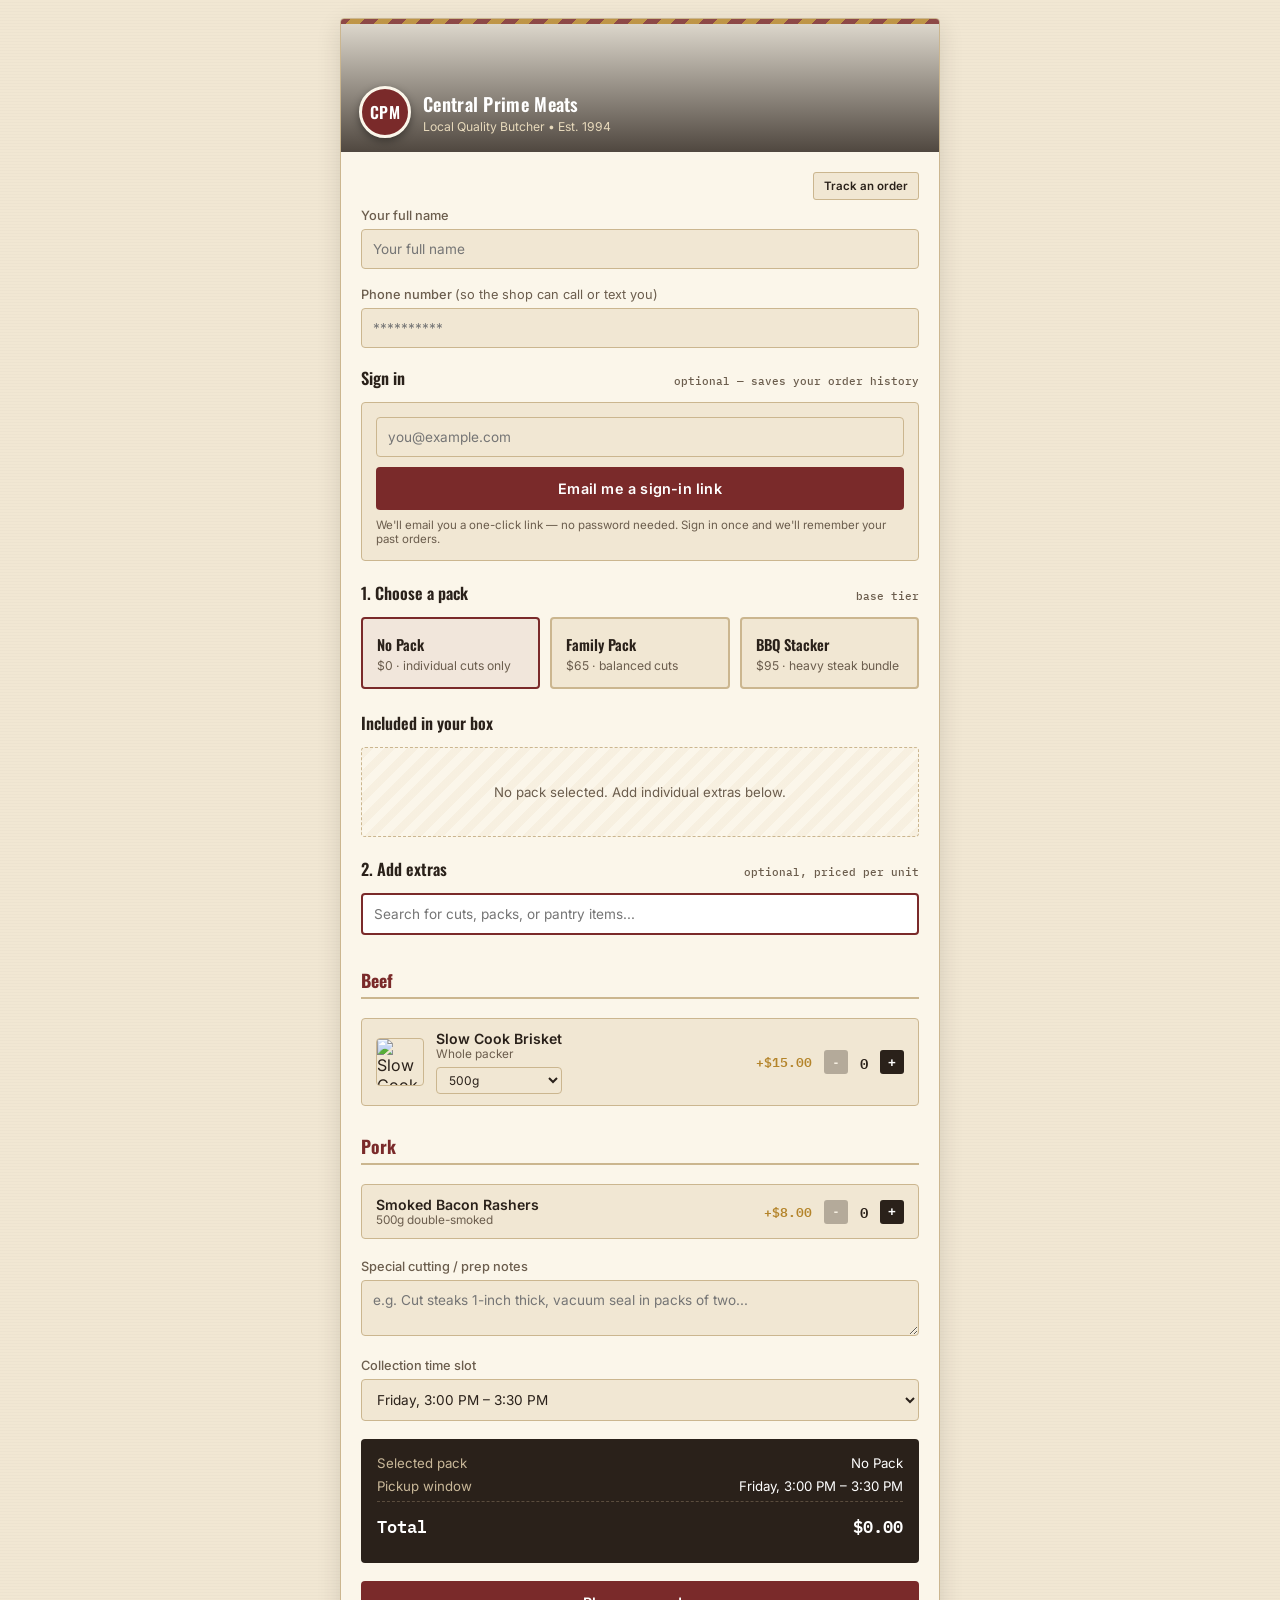
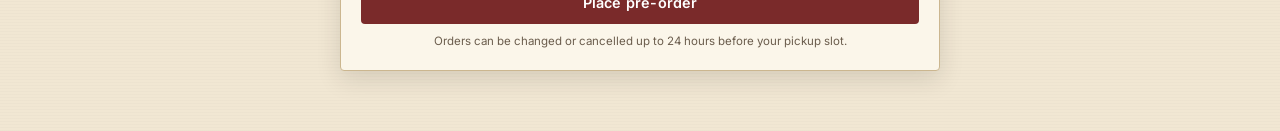
==== index.html @ da2f3f8c "Implement live search for addon items Added a live search feature for extras in the addon item list." ====
<!DOCTYPE html>
<html lang="en">
<head>
<meta charset="UTF-8">
<meta name="viewport" content="width=device-width, initial-scale=1.0">
<title>Central Prime Meats — Pre-Order</title>
<meta name="description" content="Order custom cuts and pre-packed boxes for pickup, straight from your local butcher.">
<link rel="icon" href="data:image/svg+xml,<svg xmlns=%22http://www.w3.org/2000/svg%22 viewBox=%220 0 100 100%22><text y=%22.9em%22 font-size=%2290%22>🥩</text></svg>">
<link rel="preconnect" href="https://fonts.googleapis.com">
<link href="https://fonts.googleapis.com/css2?family=Oswald:wght@500;600;700&family=Inter:wght@400;500;600&family=IBM+Plex+Mono:wght@500;600&display=swap" rel="stylesheet">
<script src="https://cdn.jsdelivr.net/npm/@supabase/supabase-js@2"></script>
<style>
  :root{
    --paper:#F1E7D3; --paper-dim:#E7D9BB; --card:#FBF6EA; --ink:#2A211A; --ink-soft:#6B5D4D;
    --oxblood:#7A2A2A; --oxblood-bright:#9C3A3A; --mustard:#B4842A; --sage:#54724F; --line:#CBB68F; --danger:#A83232;
  }
  *{box-sizing:border-box;margin:0;padding:0;}
  body{
    font-family:'Inter',sans-serif;
    background:repeating-linear-gradient(0deg, rgba(0,0,0,0.015) 0px, rgba(0,0,0,0.015) 1px, transparent 1px, transparent 3px), var(--paper);
    color:var(--ink); min-height:100vh; display:flex; flex-direction:column; align-items:center; padding:18px 14px 40px;
  }
  .container{width:100%; max-width:600px; background:var(--card); border-radius:4px; border:1px solid var(--line); overflow:hidden; box-shadow:0 8px 24px rgba(42,33,26,0.14); margin-bottom:20px; position:relative;}
  .container::before{content:""; position:absolute; top:0; left:0; right:0; height:5px; background:repeating-linear-gradient(-45deg, var(--oxblood) 0 10px, var(--mustard) 10px 20px); opacity:0.85;}
  .banner{position:relative; height:128px; margin-top:5px; background:linear-gradient(rgba(42,33,26,0.15), rgba(42,33,26,0.82)), url('https://images.unsplash.com/photo-1607623814075-e51df1bdc82f?auto=format&fit=crop&w=800&q=80') center/cover; display:flex; align-items:flex-end; padding:14px 18px;}
  .profile-area{display:flex; align-items:center; gap:12px;}
  .logo{width:52px; height:52px; border-radius:50%; background:var(--oxblood); border:3px solid var(--card); display:flex; align-items:center; justify-content:center; font-family:'Oswald',sans-serif; font-weight:600; letter-spacing:0.5px; color:#fff; font-size:1rem; box-shadow:0 3px 8px rgba(0,0,0,0.4);}
  .details h1{font-family:'Oswald',sans-serif; font-size:1.15rem; font-weight:600; color:#fff; letter-spacing:0.3px;}
  .details p{font-size:0.76rem; color:#E7D9BB; margin-top:2px;}
  .step{padding:22px 20px;}
  .section-title{font-family:'Oswald',sans-serif; font-size:1.02rem; font-weight:600; margin-bottom:12px; color:var(--ink); display:flex; justify-content:space-between; align-items:baseline;}
  .section-title small{font-family:'IBM Plex Mono',monospace; font-size:0.68rem; color:var(--ink-soft); font-weight:500;}
  .grid-options{display:grid; grid-template-columns: repeat(auto-fit, minmax(140px, 1fr)); gap:10px; margin-bottom:22px;}
  .card-option{background:var(--paper); border:2px solid var(--line); border-radius:4px; padding:14px; cursor:pointer; text-align:left; transition:border-color .15s;}
  .card-option:hover{border-color:var(--oxblood-bright);}
  .card-option.selected{border-color:var(--oxblood); background:rgba(122, 42, 42, 0.08);}
  .card-option h3{font-family:'Oswald',sans-serif; font-size:0.92rem; font-weight:600;}
  .card-option p{font-size:0.76rem; color:var(--ink-soft); margin-top:3px;}
  .included-list{border:1px dashed var(--line); border-radius:4px; padding:10px 14px; margin-bottom:20px; background:repeating-linear-gradient(135deg, rgba(180,132,42,0.05) 0 8px, transparent 8px 16px);}
  .included-row{display:flex; justify-content:space-between; font-size:0.83rem; padding:5px 0; border-bottom:1px dashed var(--line);}
  .included-row:last-child{border-bottom:none;}
  .included-row span:last-child{font-family:'IBM Plex Mono',monospace; color:var(--sage); font-size:0.76rem;}
  .item-list{display:flex; flex-direction:column; gap:9px; margin-bottom:20px;}
  .item-row{display:flex; justify-content:space-between; align-items:center; background:var(--paper); padding:11px 14px; border-radius:4px; border:1px solid var(--line);}
  .item-row.out-of-stock{opacity:0.42; border-style:dashed;}
  
  .item-left { display:flex; align-items:center; gap:12px; transition: opacity 0.2s; border-radius: 4px; flex: 1; }
  .item-left:hover { opacity: 0.75; }
  .item-thumbnail { width:48px; height:48px; border-radius:4px; object-fit:cover; border:1px solid var(--line); flex-shrink:0; }
  .item-info h4{font-size:0.88rem; font-weight:600;}
  .item-info span{font-size:0.74rem; color:var(--ink-soft);}
  .item-right{display:flex; align-items:center; gap:12px; flex-shrink: 0;}
  .item-price{font-family:'IBM Plex Mono',monospace; font-size:0.8rem; color:var(--mustard); font-weight:600;}
  
  .counter-controls{display:flex; align-items:center; gap:9px;}
  .counter-btn{background:var(--ink); color:#fff; border:none; width:24px; height:24px; border-radius:3px; font-weight:600; cursor:pointer;}
  .counter-btn:hover{background:var(--oxblood);}
  .counter-btn:disabled{opacity:0.3; cursor:not-allowed;}
  .counter-value{font-family:'IBM Plex Mono',monospace; font-size:0.85rem; font-weight:600; min-width:14px; text-align:center;}
  .form-group{margin-bottom:18px;}
  .form-group label{display:block; font-size:0.8rem; color:var(--ink-soft); margin-bottom:6px; font-weight:500;}
  textarea,select,input[type=text]{width:100%; background:var(--paper); border:1px solid var(--line); border-radius:4px; padding:11px; color:var(--ink); font-size:0.85rem; font-family:'Inter',sans-serif; outline:none;}
  textarea:focus,select:focus,input:focus{border-color:var(--oxblood);}
  .slot-note{font-size:0.72rem; color:var(--ink-soft); margin-top:5px;}
  .summary-box{background:var(--ink); color:var(--paper); border-radius:4px; padding:16px; margin-bottom:18px;}
  .summary-row{display:flex; justify-content:space-between; margin-bottom:7px; font-size:0.83rem; color:#C9B899;}
  .summary-row.total{font-family:'IBM Plex Mono',monospace; font-weight:600; font-size:1.05rem; color:#fff; border-top:1px dashed #5A4C3D; padding-top:10px; margin-top:6px;}
  .btn-primary{display:block; width:100%; background:var(--oxblood); color:#fff; border:none; padding:13px; border-radius:4px; font-size:0.9rem; font-weight:600; cursor:pointer; font-family:'Inter',sans-serif; letter-spacing:0.2px;}
  .btn-primary:hover{background:var(--oxblood-bright);}
  .btn-primary:disabled{background:var(--ink-soft); cursor:not-allowed;}
  .btn-secondary{display:block; width:100%; background:transparent; color:var(--ink-soft); border:1px solid var(--line); padding:11px; border-radius:4px; font-size:0.82rem; font-weight:600; cursor:pointer; margin-top:9px;}
  .btn-secondary:hover{color:var(--ink); border-color:var(--ink-soft);}
  .btn-small{background:var(--paper); border:1px solid var(--line); color:var(--ink); font-size:0.72rem; font-weight:600; padding:6px 10px; border-radius:3px; cursor:pointer;}
  .btn-small:hover{border-color:var(--oxblood);}
  .success-screen{display:none; text-align:center; padding:44px 24px;}
  .stamp{display:inline-block; border:3px solid var(--sage); color:var(--sage); font-family:'Oswald',sans-serif; font-weight:700; font-size:0.95rem; padding:8px 18px; transform:rotate(-4deg); border-radius:4px; margin-bottom:16px; letter-spacing:1px;}
  .success-screen h2{font-family:'Oswald',sans-serif; font-size:1.25rem; margin-bottom:10px;}
  .success-screen p{color:var(--ink-soft); font-size:0.86rem; line-height:1.55;}
  .ticket-id{font-family:'IBM Plex Mono',monospace; font-size:0.78rem; color:var(--mustard); margin-top:10px;}
  .order-card{background:var(--card); border:1px solid var(--line); border-radius:4px; padding:13px; margin-bottom:11px;}
  .order-card-header{display:flex; justify-content:space-between; align-items:center; margin-bottom:7px; border-bottom:1px dashed var(--line); padding-bottom:6px;}
  .order-card-header h4{font-family:'IBM Plex Mono',monospace; font-size:0.85rem;}
  .status-pill{font-size:0.68rem; font-weight:700; padding:3px 8px; border-radius:10px; text-transform:uppercase; letter-spacing:0.3px;}
  .status-new{background:#e6f0d0; color:var(--oxblood);}
  .status-preparing{background:#F6EBD2; color:var(--mustard);}
  .status-ready{background:#E4EEE0; color:var(--sage);}
  .order-line{font-size:0.79rem; color:var(--ink-soft); margin-bottom:3px;}
  .empty-state{text-align:center; padding:26px 10px; color:var(--ink-soft); font-size:0.83rem;}
  .toast{position:fixed; bottom:18px; left:50%; transform:translateX(-50%); background:var(--ink); color:var(--paper); padding:10px 18px; border-radius:4px; font-size:0.82rem; opacity:0; pointer-events:none; transition:opacity .25s; z-index:50; max-width:90vw; text-align:center;}
  .toast.show{opacity:1;}
  .auth-box{background:var(--paper); border:1px solid var(--line); border-radius:4px; padding:14px;}

  /* --- MODAL CSS --- */
  .modal-overlay {
    position: fixed; top: 0; left: 0; right: 0; bottom: 0;
    background: rgba(20, 15, 10, 0.85); 
    display: flex; align-items: center; justify-content: center;
    z-index: 100; opacity: 0; pointer-events: none; transition: opacity 0.25s;
    padding: 16px;
  }
  .modal-overlay.show { opacity: 1; pointer-events: auto; }
  .modal-card {
    background: var(--card); width: 100%; max-width: 440px;
    border-radius: 6px; overflow: hidden; position: relative;
    border: 1px solid var(--line); box-shadow: 0 12px 40px rgba(0,0,0,0.6);
    transform: translateY(20px); transition: transform 0.25s;
  }
  .modal-overlay.show .modal-card { transform: translateY(0); }
  .modal-close {
    position: absolute; top: 12px; right: 12px;
    background: rgba(42, 33, 26, 0.7); color: #fff; border: none;
    width: 34px; height: 34px; border-radius: 50%; font-size: 1.4rem;
    cursor: pointer; display: flex; align-items: center; justify-content: center; z-index: 10;
    transition: background 0.15s;
  }
  .modal-close:hover { background: var(--oxblood); }
  .modal-img-container {
    height: 200px; background: var(--oxblood); display: flex;
    align-items: center; justify-content: center; position: relative;
    background-size: cover; background-position: center; border-bottom: 2px solid var(--line);
  }
  .modal-badge {
    position: absolute; top: 12px; left: 12px;
    background: var(--ink); color: var(--paper); font-size: 0.75rem;
    padding: 5px 12px; border-radius: 4px; font-weight: 600; letter-spacing: 0.5px;
    font-family: 'IBM Plex Mono', monospace;
  }
  .modal-body { padding: 24px; text-align: left; }
  .modal-title { font-family: 'Oswald', sans-serif; font-size: 1.6rem; color: var(--ink); margin-bottom: 4px; }
  .modal-price { font-family: 'IBM Plex Mono', monospace; color: var(--oxblood); font-weight: 700; font-size: 1.2rem; margin-bottom: 12px; }
  .modal-desc { font-size: 0.88rem; color: var(--ink-soft); line-height: 1.6; margin-bottom: 24px; }
  .modal-footer { display: flex; justify-content: flex-end; border-top: 1px dashed var(--line); padding-top: 16px; }
</style>
</head>
<body>

<div class="container">
  <div class="banner" id="banner-bg">
    <div class="profile-area">
      <div class="logo" id="header-logo">CPM</div>
      <div class="details">
        <h1 id="header-shop-name">Central Prime Meats</h1>
        <p id="header-shop-sub">Local Quality Butcher • Est. 1994</p>
      </div>
    </div>
  </div>

  <div id="customer-view" class="step">
    <div id="paused-banner" style="display:none; background:#fcf7c8; border:1px solid var(--oxblood); color:var(--oxblood); padding:12px 14px; border-radius:4px; font-size:0.82rem; margin-bottom:18px;">
      We're not taking online pre-orders right now — please call the shop directly.
    </div>

    <div style="text-align:right; margin-bottom:14px;">
      <span class="btn-small" style="cursor:pointer;" onclick="openTrackOrder()">Track an order</span>
    </div>

    <div class="form-group">
      <label for="customer-name">Your full name</label>
      <input type="text" id="customer-name" placeholder="Your full name" onblur="checkForRepeatOrder()">
    </div>

    <div class="form-group">
      <label for="customer-phone">Phone number <span style="font-weight:400;">(so the shop can call or text you)</span></label>
      <input type="text" id="customer-phone" placeholder="**********" inputmode="tel">
    </div>

    <div id="repeat-order-banner" style="display:none; background:#EAEFE7; border:1px solid var(--sage); color:var(--sage); padding:12px 14px; border-radius:4px; font-size:0.82rem; margin-bottom:18px;">
      <div id="repeat-order-text" style="margin-bottom:9px;"></div>
      <div style="display:flex; gap:8px;">
        <button class="btn-small" onclick="applyRepeatOrder()">Repeat this order</button>
        <button class="btn-small" onclick="dismissRepeatOrder()">No thanks</button>
      </div>
    </div>

    <div class="section-title">Sign in <small>optional — saves your order history</small></div>
    <div id="auth-signed-out" class="auth-box" style="margin-bottom:20px;">
      <div class="form-group" style="margin-bottom:10px;">
        <input type="text" id="auth-email-input" placeholder="you@example.com">
      </div>
      <button class="btn-primary" onclick="sendMagicLink()">Email me a sign-in link</button>
      <p style="font-size:0.72rem; color:var(--ink-soft); margin-top:8px;">We'll email you a one-click link — no password needed. Sign in once and we'll remember your past orders.</p>
    </div>
    <div id="auth-signed-in" class="auth-box" style="margin-bottom:20px; display:none;">
      <div style="display:flex; justify-content:space-between; align-items:center; margin-bottom:10px;">
        <span style="font-size:0.85rem;">Signed in as <strong id="auth-email-display"></strong></span>
        <button class="btn-small" onclick="signOut()">Sign out</button>
      </div>
      <div id="past-orders-list"></div>
    </div>

    <div class="section-title">1. Choose a pack <small>base tier</small></div>
    <div class="grid-options" style="grid-template-columns: repeat(auto-fit, minmax(140px, 1fr));">
      <div id="card-none" class="card-option selected" onclick="selectBoxSize('none')">
        <h3>No Pack</h3>
        <p>$0 · individual cuts only</p>
      </div>
      <div id="card-family" class="card-option" onclick="selectBoxSize('family')">
        <h3 id="card-family-name">Family Pack</h3>
        <p id="card-family-price">$65 · balanced cuts</p>
      </div>
      <div id="card-bbq" class="card-option" onclick="selectBoxSize('bbq')">
        <h3 id="card-bbq-name">BBQ Stacker</h3>
        <p id="card-bbq-price">$95 · heavy steak bundle</p>
      </div>
    </div>

    <div class="section-title">Included in your box</div>
    <div class="included-list" id="included-list"></div>

    <div class="section-title">2. Add extras <small>optional, priced per unit</small></div>
    <div class="form-group" style="margin-bottom: 14px;">
      <input type="text" id="extras-search-input" placeholder="Search for cuts, packs, or pantry items..." oninput="renderAddons()" style="background:#fff; border-color:var(--oxblood); border-width:2px;">
    </div>
    <div class="item-list" id="addon-item-list"></div>

    <div class="form-group">
      <label for="cutting-notes">Special cutting / prep notes</label>
      <textarea id="cutting-notes" rows="2" placeholder="e.g. Cut steaks 1-inch thick, vacuum seal in packs of two..."></textarea>
    </div>

    <div class="form-group">
      <label for="pickup-slot">Collection time slot</label>
      <select id="pickup-slot" onchange="updatePickupDisplay(this)"></select>
      <p class="slot-note" id="slot-note"></p>
    </div>

    <div class="summary-box">
      <div class="summary-row"><span>Selected pack</span><span id="summary-box-name" style="color:#fff;">No Pack</span></div>
      <div class="summary-row"><span>Pickup window</span><span id="summary-pickup" style="color:#fff;"></span></div>
      <div class="summary-row total"><span>Total</span><span id="summary-total">$0.00</span></div>
    </div>

    <button class="btn-primary" onclick="submitOrder()" id="submit-btn">Place pre-order</button>
    <p id="policy-text" style="font-size:0.72rem; color:var(--ink-soft); text-align:center; margin-top:10px;"></p>
  </div>

  <div id="success-screen" class="success-screen step">
    <div class="stamp">ORDER RECEIVED</div>
    <h2>Sent to the shop</h2>
    <p>Your custom pack, cutting notes and pickup slot are logged on the prep sheet.</p>
    <p class="ticket-id" id="ticket-id"></p>
    <button class="btn-primary" style="margin-top:22px;" onclick="resetApp()">Build another pack</button>
  </div>

  <div id="track-view" class="step" style="display:none;">
    <div class="section-title">Track your order</div>
    <div class="form-group">
      <label for="track-order-id">Order number</label>
      <input type="text" id="track-order-id" placeholder="e.g. 4821" inputmode="numeric">
    </div>
    <button class="btn-primary" onclick="trackOrder()">Look up order</button>
    <div id="track-result" style="margin-top:16px;"></div>
    <button class="btn-secondary" onclick="closeTrackOrder()">Back to shop</button>
  </div>

  <div id="shop-footer" style="padding:16px 20px; border-top:1px dashed var(--line); font-size:0.75rem; color:var(--ink-soft); text-align:center; display:none;"></div>
</div>

<div class="toast" id="toast"></div>

<!-- MODAL HTML OVERLAY -->
<div id="item-modal" class="modal-overlay" onclick="closeItemModal(event)">
  <div class="modal-card" onclick="event.stopPropagation()">
    <button class="modal-close" onclick="closeItemModal(event)">&times;</button>
    
    <div id="modal-img-container" class="modal-img-container">
      <span id="modal-category-badge" class="modal-badge">Category</span>
    </div>

    <div class="modal-body">
      <h2 id="modal-title" class="modal-title">Item Name</h2>
      <p id="modal-price" class="modal-price">$0.00</p>
      <p id="modal-description" class="modal-desc">Detailed description goes here...</p>
      <div class="modal-footer">
        <button class="btn-primary" style="width: auto; padding: 10px 32px;" onclick="closeItemModal(event)">Done</button>
      </div>
    </div>
  </div>
</div>

<script>
const STORAGE_KEY_CONFIG = 'shop-config';
const STORAGE_KEY_ORDERS = 'orders';

const SUPABASE_URL = 'https://dkuizdsxsqziaxhuasto.supabase.co';
const SUPABASE_ANON_KEY = 'sb_publishable_98nU1oGfgwqpLS_ON80TvA_fsZFcx-H';
const SHOP_ID = 'default';

let sb = null;
if (SUPABASE_URL !== 'YOUR_SUPABASE_URL' && SUPABASE_ANON_KEY !== 'YOUR_SUPABASE_ANON_KEY') {
  try { sb = window.supabase.createClient(SUPABASE_URL, SUPABASE_ANON_KEY); } catch (e) { sb = null; }
}
const hasStorage = !!sb;

async function dbGet(key) {
  const { data, error } = await sb.from('app_data').select('value').eq('shop_id', SHOP_ID).eq('key', key).maybeSingle();
  if (error) throw error;
  return data ? data.value : null;
}
async function dbSet(key, value) {
  const { error } = await sb.from('app_data').upsert(
    { shop_id: SHOP_ID, key, value, updated_at: new Date().toISOString() },
    { onConflict: 'shop_id,key' }
  );
  if (error) throw error;
}

let shopProfile = {
  name: "Central Prime Meats", logoText: "CPM", subtitle: "Local Quality Butcher • Est. 1994",
  bannerUrl: "https://images.unsplash.com/photo-1607623814075-e51df1bdc82f?auto=format&fit=crop&w=800&q=80",
  address: "", phone: "", hours: "",
  policyText: "Orders can be changed or cancelled up to 24 hours before your pickup slot.",
  ordersPaused: false,
  theme: {
    oxblood: "#7A2A2A", oxbloodBright: "#9C3A3A",
    paper: "#F1E7D3", card: "#FBF6EA",
    ink: "#2A211A", mustard: "#B4842A", sage: "#54724F"
  }
};

let boxOptions = {
  family: { price: 65, name: "Family Pack", tagline: "balanced cuts", included: [
    { name: "Ribeye Fillet", qty: 1, note: "2x thick-cut steaks (~500g)" },
    { name: "Premium Sausages", qty: 1, note: "1kg butcher's choice thick beef" }
  ]}
};

let addonsCatalog = [
  { id: 'brisket', category: 'Beef', name: 'Slow Cook Brisket', desc: 'Whole packer', price: 15, options: [{label: '500g', price: 15}, {label: '1kg Bulk', price: 28}], count: 0, inStock: true, maxCount: 5, imageUrl: 'https://images.unsplash.com/photo-1551028150-64b9f398f678?w=100' },
  { id: 'bacon', category: 'Pork', name: 'Smoked Bacon Rashers', desc: '500g double-smoked', price: 8, options: null, count: 0, inStock: true, maxCount: 5 }
];

let pickupSlots = [
  { id: 'fri1', label: 'Friday, 3:00 PM – 3:30 PM', capacity: 6, booked: 0 }
];

let ordersQueue = [];
let currentBoxType = 'none';
let lastFoundOrder = null;
let currentUserEmail = null;

// --- MODAL & OPTION FUNCTIONS ---
function escapeHtml(str) {
  if (!str) return '';
  return str.replace(/'/g, "\\'").replace(/"/g, '&quot;');
}

function openItemModal(name, desc, price, category, imageUrl) {
  document.getElementById('modal-title').innerText = name;
  document.getElementById('modal-description').innerText = desc || 'No detailed description available.';
  document.getElementById('modal-price').innerText = '$' + Number(price).toFixed(2);
  document.getElementById('modal-category-badge').innerText = category || 'General';
  
  const imgContainer = document.getElementById('modal-img-container');
  if (imageUrl && imageUrl !== 'undefined') {
    imgContainer.style.backgroundImage = `url('${imageUrl}')`;
  } else {
    imgContainer.style.backgroundImage = 'none';
    imgContainer.style.backgroundColor = 'var(--oxblood)';
  }
  document.getElementById('item-modal').classList.add('show');
}

function closeItemModal(e) {
  if (e) e.stopPropagation();
  document.getElementById('item-modal').classList.remove('show');
}

// Triggered when a customer changes the weight dropdown
function updateItemVariant(itemId, selectEl) {
  const item = addonsCatalog.find(i => i.id === itemId);
  if (!item) return;
  item.selectedOptionIndex = parseInt(selectEl.value, 10);
  
  // Instantly update the price display without re-rendering the whole list
  const currentPrice = item.options[item.selectedOptionIndex].price;
  document.getElementById(`price-display-${itemId}`).innerText = '+$' + currentPrice.toFixed(2);
  
  calculateTotal();
}
// ----------------------

async function loadState() {
  if (!hasStorage) return;
  try {
    const cfg = await dbGet(STORAGE_KEY_CONFIG);
    if (cfg) {
      if (cfg.shopProfile) shopProfile = cfg.shopProfile;
      if (cfg.boxOptions) boxOptions = cfg.boxOptions;
      if (cfg.addonsCatalog) addonsCatalog = cfg.addonsCatalog;
      if (cfg.pickupSlots) pickupSlots = cfg.pickupSlots;
    }
  } catch (e) {}
  try {
    const ord = await dbGet(STORAGE_KEY_ORDERS);
    if (ord) ordersQueue = ord;
  } catch (e) {}
}

async function saveConfig() {
  if (!hasStorage) return;
  try {
    const catalogToSave = addonsCatalog.map(({ count, selectedOptionIndex, ...rest }) => ({ ...rest, count: 0 }));
    await dbSet(STORAGE_KEY_CONFIG, { shopProfile, boxOptions, addonsCatalog: catalogToSave, pickupSlots });
  }
  catch (e) { showToast('Could not save — check connection'); }
}
async function saveOrders() {
  if (!hasStorage) return;
  try { await dbSet(STORAGE_KEY_ORDERS, ordersQueue); }
  catch (e) { showToast('Could not save order — check connection'); }
}

function showToast(msg) {
  const t = document.getElementById('toast');
  t.textContent = msg; t.classList.add('show');
  setTimeout(() => t.classList.remove('show'), 2400);
}

function applyStoreBranding() {
  document.getElementById('header-shop-name').innerText = shopProfile.name;
  document.getElementById('header-logo').innerText = shopProfile.logoText;
  document.getElementById('header-shop-sub').innerText = shopProfile.subtitle;
  document.getElementById('banner-bg').style.backgroundImage =
    `linear-gradient(rgba(42,33,26,0.15), rgba(42,33,26,0.82)), url('${shopProfile.bannerUrl}')`;
  document.getElementById('policy-text').innerText = shopProfile.policyText || '';
  
  if (shopProfile.theme) {
    const r = document.documentElement.style;
    r.setProperty('--oxblood', shopProfile.theme.oxblood);
    r.setProperty('--oxblood-bright', shopProfile.theme.oxbloodBright);
    r.setProperty('--paper', shopProfile.theme.paper);
    r.setProperty('--card', shopProfile.theme.card);
    r.setProperty('--ink', shopProfile.theme.ink);
    r.setProperty('--mustard', shopProfile.theme.mustard);
    r.setProperty('--sage', shopProfile.theme.sage);
  }
  renderShopFooter();
}

function renderShopFooter() {
  const footer = document.getElementById('shop-footer');
  const parts = [shopProfile.address, shopProfile.phone, shopProfile.hours].filter(Boolean);
  if (parts.length === 0) { footer.style.display = 'none'; return; }
  footer.innerText = parts.join(' · ');
  footer.style.display = 'block';
}

function applyPauseState() {
  const banner = document.getElementById('paused-banner');
  const submitBtn = document.getElementById('submit-btn');
  if (shopProfile.ordersPaused) {
    banner.style.display = 'block'; submitBtn.disabled = true; submitBtn.innerText = 'Not accepting orders right now';
  } else {
    banner.style.display = 'none'; submitBtn.disabled = false; submitBtn.innerText = 'Place pre-order';
  }
}

function renderPackCards() {
  document.getElementById('card-family-name').innerText = boxOptions.family.name;
  document.getElementById('card-family-price').innerText = `$${boxOptions.family.price} · ${boxOptions.family.tagline}`;
}

function renderIncluded() {
  const el = document.getElementById('included-list');
  if (currentBoxType === 'none') {
    el.innerHTML = `<div class="empty-state">No pack selected. Add individual extras below.</div>`;
    return;
  }
  const box = boxOptions[currentBoxType];
  if (box.included.length === 0) { el.innerHTML = `<div class="empty-state">No cuts assigned to this pack yet.</div>`; return; }
  el.innerHTML = box.included.map(i => `<div class="included-row"><span>${i.qty}x ${i.name} — ${i.note}</span><span>included</span></div>`).join('');
}

function renderAddons() {
  const listEl = document.getElementById('addon-item-list');
  if (addonsCatalog.length === 0) { listEl.innerHTML = `<div class="empty-state">No extras available right now.</div>`; calculateTotal(); return; }
  
  // --- NEW: Live Search Engine ---
  const searchInput = document.getElementById('extras-search-input');
  const searchTerm = searchInput ? searchInput.value.trim().toLowerCase() : '';
  
  let filteredCatalog = addonsCatalog;
  if (searchTerm) {
    filteredCatalog = addonsCatalog.filter(item => 
      item.name.toLowerCase().includes(searchTerm) || 
      (item.desc && item.desc.toLowerCase().includes(searchTerm)) ||
      (item.category && item.category.toLowerCase().includes(searchTerm))
    );
  }

  if (filteredCatalog.length === 0) {
    listEl.innerHTML = `<div class="empty-state">No items match "${searchTerm}".</div>`;
    calculateTotal();
    return;
  }
  // -------------------------------
  
  const grouped = {};
  filteredCatalog.forEach(item => {
    const cat = item.category || 'Other';
    if (!grouped[cat]) grouped[cat] = [];
    grouped[cat].push(item);
  });

  let html = '';
  for (const [category, items] of Object.entries(grouped)) {
    html += `<h4 style="font-family:'Oswald',sans-serif; font-size:1.1rem; margin: 18px 0 10px; color:var(--oxblood); border-bottom: 2px solid var(--line); padding-bottom: 4px;">${category}</h4>`;
    html += items.map(item => {
      if (!item.inStock && item.count > 0) item.count = 0;
      const atMax = item.count >= (item.maxCount || 99);
      const imageTag = item.imageUrl ? `<img src="${item.imageUrl}" class="item-thumbnail" alt="${item.name}">` : '';
      
      let priceDisplay = '';
      let optionDropdown = '';
      
      if (item.options && item.options.length > 0) {
        if (typeof item.selectedOptionIndex === 'undefined') item.selectedOptionIndex = 0;
        const currentPrice = item.options[item.selectedOptionIndex].price;
        
        priceDisplay = `<span class="item-price" id="price-display-${item.id}">+$${currentPrice.toFixed(2)}</span>`;
        optionDropdown = `
          <select style="margin-top:6px; max-width:140px; font-weight:normal; padding:4px 8px; font-size:0.75rem;" onclick="event.stopPropagation()" onchange="updateItemVariant('${item.id}', this)">
            ${item.options.map((opt, idx) => `<option value="${idx}" ${item.selectedOptionIndex === idx ? 'selected' : ''}>${opt.label}</option>`).join('')}
          </select>
        `;
      } else {
        priceDisplay = `<span class="item-price" id="price-display-${item.id}">+$${Number(item.price).toFixed(2)}</span>`;
      }
      
      const modalPrice = (item.options && item.options.length > 0) ? item.options[0].price : item.price;

      return `
        <div class="item-row ${item.inStock ? '' : 'out-of-stock'}">
          <div class="item-left" style="cursor:pointer;" onclick="openItemModal('${escapeHtml(item.name)}', '${escapeHtml(item.desc)}', ${modalPrice}, '${escapeHtml(item.category)}', '${item.imageUrl}')">
            ${imageTag}
            <div class="item-info">
              <h4 style="font-size:0.88rem; font-weight:600;">${item.name} ${!item.inStock ? '<span style="color:var(--danger);">(out of stock)</span>' : ''}</h4>
              <span style="font-size:0.74rem; color:var(--ink-soft); display:block;">${item.desc}</span>
              ${optionDropdown}
            </div>
          </div>
          <div class="item-right">
            ${priceDisplay}
            <div class="counter-controls">
              <button class="counter-btn" id="minus-${item.id}" onclick="updateCount('${item.id}', -1)" ${!item.inStock || item.count===0 ? 'disabled' : ''}>-</button>
              <span class="counter-value" id="count-${item.id}">${item.count}</span>
              <button class="counter-btn" id="plus-${item.id}" onclick="updateCount('${item.id}', 1)" ${!item.inStock || atMax ? 'disabled' : ''}>+</button>
            </div>
          </div>
        </div>`;
    }).join('');
  }
  
  listEl.innerHTML = html;
  calculateTotal();
}

function renderPickupOptions() {
  const sel = document.getElementById('pickup-slot');
  sel.innerHTML = pickupSlots.map(s => {
    const remaining = s.capacity - s.booked;
    const full = remaining <= 0;
    let tag = full ? ' — Full' : (remaining <= 2 ? ` — ${remaining} left` : '');
    return `<option value="${s.id}" ${full ? 'disabled' : ''}>${s.label}${tag}</option>`;
  }).join('');
  updatePickupDisplay(sel);
}

function updatePickupDisplay(selectEl) {
  const slot = pickupSlots.find(s => s.id === selectEl.value);
  if (!slot) return;
  document.getElementById('summary-pickup').innerText = slot.label;
  const remaining = slot.capacity - slot.booked;
  document.getElementById('slot-note').innerText = remaining <= 2 && remaining > 0 ? `Only ${remaining} spot${remaining === 1 ? '' : 's'} left in this window.` : '';
}

function selectBoxSize(type) {
  currentBoxType = type;
  const cardNone = document.getElementById('card-none');
  if (cardNone) cardNone.classList.toggle('selected', type === 'none');
  document.getElementById('card-family').classList.toggle('selected', type === 'family');
  document.getElementById('card-bbq').classList.toggle('selected', type === 'bbq');
  
  document.getElementById('summary-box-name').innerText = type === 'none' ? 'No Pack' : (boxOptions[type] ? boxOptions[type].name : 'Pack');
  renderIncluded();
  calculateTotal();
}

function updateCount(itemId, change) {
  const item = addonsCatalog.find(i => i.id === itemId);
  if (!item || !item.inStock) return;
  const next = item.count + change;
  if (next < 0 || next > (item.maxCount || 99)) return;
  item.count = next;
  document.getElementById(`count-${itemId}`).innerText = item.count;
  
  // Manually unlock or lock the buttons based on the new count
  const minusBtn = document.getElementById(`minus-${itemId}`);
  const plusBtn = document.getElementById(`plus-${itemId}`);
  if (minusBtn) minusBtn.disabled = (item.count === 0);
  if (plusBtn) plusBtn.disabled = (item.count >= (item.maxCount || 99));

  calculateTotal();
}

function calculateTotal() {
  const base = currentBoxType === 'none' ? 0 : (boxOptions[currentBoxType] ? boxOptions[currentBoxType].price : 0);
  
  // Calculate extras considering selected variants
  const extras = addonsCatalog.reduce((sum, i) => {
    const currentPrice = (i.options && i.options.length > 0) ? i.options[i.selectedOptionIndex || 0].price : i.price;
    return sum + (i.count * currentPrice);
  }, 0);
  
  const total = base + extras;
  document.getElementById('summary-total').innerText = `$${total.toFixed(2)}`;
  return total;
}

async function submitOrder() {
  if (shopProfile.ordersPaused) { showToast('This shop is not accepting online pre-orders right now.'); return; }
  
  const total = calculateTotal();
  if (total === 0) { showToast('Please select a pack or add some extras first.'); return; }

  const btn = document.getElementById('submit-btn');
  const customerName = document.getElementById('customer-name').value.trim() || 'Anonymous customer';
  const customerPhone = document.getElementById('customer-phone').value.trim();
  const notes = document.getElementById('cutting-notes').value.trim();
  const slotId = document.getElementById('pickup-slot').value;
  const slot = pickupSlots.find(s => s.id === slotId);
  const orderDate = new Date().toISOString();
  if (!slot || slot.booked >= slot.capacity) { showToast('That pickup slot just filled up — pick another.'); renderPickupOptions(); return; }

  btn.disabled = true; btn.innerText = 'Placing order…';

  // Format the extras summary to include the selected weight variant
  const extrasSummary = addonsCatalog.filter(i => i.count > 0).map(i => {
    const variantLabel = (i.options && i.options.length > 0) ? ` (${i.options[i.selectedOptionIndex || 0].label})` : '';
    return `${i.count}x ${i.name}${variantLabel}`;
  }).join(', ');
  
  slot.booked += 1;
  const boxDisplayName = currentBoxType === 'none' ? 'No Pack' : boxOptions[currentBoxType].name;

  const order = {
    id: Math.floor(1000 + Math.random() * 9000), customer: customerName, customerPhone, customerEmail: currentUserEmail || '',
    boxName: boxDisplayName, extras: extrasSummary, notes, pickup: slot.label, total: `$${total.toFixed(2)}`, status: 'New', orderDate,
  };
  ordersQueue.unshift(order);

  await Promise.all([saveOrders(), saveConfig()]);

  document.getElementById('ticket-id').innerText = `Order #${order.id}`;
  document.getElementById('customer-view').style.display = 'none';
  document.getElementById('success-screen').style.display = 'block';
  btn.disabled = false; btn.innerText = 'Place pre-order';
}

function resetApp() {
  document.getElementById('success-screen').style.display = 'none';
  document.getElementById('customer-view').style.display = 'block';
  addonsCatalog.forEach(i => i.count = 0);
  document.getElementById('cutting-notes').value = '';
  selectBoxSize('none');
  renderAddons();
  renderPickupOptions();
}

function openTrackOrder() {
  document.getElementById('customer-view').style.display = 'none';
  document.getElementById('track-view').style.display = 'block';
  document.getElementById('track-order-id').value = '';
  document.getElementById('track-result').innerHTML = '';
}
function closeTrackOrder() {
  document.getElementById('track-view').style.display = 'none';
  document.getElementById('customer-view').style.display = 'block';
}
function trackOrder() {
 const idInput = document.getElementById('track-order-id').value.trim();
  const resultEl = document.getElementById('track-result');
  if (!idInput) { resultEl.innerHTML = `<div class="empty-state">Enter an order number.</div>`; return; }
  const order = ordersQueue.find(o => String(o.id) === idInput);
  if (!order) { resultEl.innerHTML = `<div class="empty-state">No order found with that number.</div>`; return; }
  
  const formattedDate = order.orderDate ? new Date(order.orderDate).toLocaleString() : 'N/A';
  const statusClass = order.status === 'Preparing' ? 'status-preparing' : order.status === 'Ready' ? 'status-ready' : 'status-new';
  
  resultEl.innerHTML = `
    <div class="order-card">
      <div class="order-card-header"><h4>#${order.id} — ${order.customer}</h4><span class="status-pill ${statusClass}">${order.status}</span></div>
      <div class="order-line" style="font-family:'IBM Plex Mono',monospace; font-size:0.75rem; color:var(--mustard); margin-bottom:4px;">Ordered on: ${formattedDate}</div>
      <div class="order-line"><strong>Pack:</strong> ${order.boxName} (${order.total})</div>
      <div class="order-line"><strong>Pickup:</strong> ${order.pickup}</div>
    </div>`;
}

function checkForRepeatOrder() {
  const name = document.getElementById('customer-name').value.trim();
  const banner = document.getElementById('repeat-order-banner');
  if (!name) { banner.style.display = 'none'; lastFoundOrder = null; return; }
  const match = ordersQueue.find(o => o.customer.trim().toLowerCase() === name.toLowerCase());
  if (!match) { banner.style.display = 'none'; lastFoundOrder = null; return; }
  lastFoundOrder = match;
  document.getElementById('repeat-order-text').innerText = `Welcome back! Your last order was ${match.boxName}${match.extras ? ' + ' + match.extras : ''} (${match.total}). Want the same again?`;
  banner.style.display = 'block';
}
function dismissRepeatOrder() { document.getElementById('repeat-order-banner').style.display = 'none'; }
function applyRepeatOrder() {
  if (!lastFoundOrder) return;
  const matchedKey = Object.keys(boxOptions).find(k => boxOptions[k].name === lastFoundOrder.boxName);
  selectBoxSize(matchedKey || 'none');
  addonsCatalog.forEach(i => i.count = 0);
  if (lastFoundOrder.extras) {
    lastFoundOrder.extras.split(',').forEach(part => {
      const m = part.trim().match(/^(\d+)x\s+(.+)$/i);
      if (!m) return;
      
      // Parse out variant labels if they exist, e.g. "Brisket (1kg Bulk)"
      let itemName = m[2].trim();
      let item = addonsCatalog.find(i => i.name.toLowerCase() === itemName.toLowerCase());
      
      // If direct match fails, try stripping the brackets "(1kg Bulk)"
      if (!item && itemName.includes('(')) {
        const cleanName = itemName.split('(')[0].trim();
        item = addonsCatalog.find(i => i.name.toLowerCase() === cleanName.toLowerCase());
      }
      
      if (item && item.inStock) item.count = Math.min(parseInt(m[1], 10), item.maxCount || 99);
    });
  }
  renderAddons();
  dismissRepeatOrder();
  showToast('Loaded your last order — check it over before submitting.');
}

async function sendMagicLink() {
  if (!sb) { showToast('Sign-in isn\'t available right now.'); return; }
  const email = document.getElementById('auth-email-input').value.trim();
  if (!email || !email.includes('@')) { showToast('Enter a valid email address.'); return; }
  const redirectTo = window.location.origin + window.location.pathname;
  const { error } = await sb.auth.signInWithOtp({ email, options: { emailRedirectTo: redirectTo } });
  if (error) { showToast('Could not send the link — try again in a moment.'); return; }
  showToast('Check your email for a sign-in link!');
}

async function signOut() {
  if (!sb) return;
  await sb.auth.signOut();
  updateAuthUI(null);
  showToast('Signed out.');
}

function updateAuthUI(session) {
  const signedOutEl = document.getElementById('auth-signed-out');
  const signedInEl = document.getElementById('auth-signed-in');
  if (session && session.user) {
    currentUserEmail = session.user.email;
    signedOutEl.style.display = 'none';
    signedInEl.style.display = 'block';
    document.getElementById('auth-email-display').innerText = currentUserEmail;
    prefillFromProfile(currentUserEmail);
    renderPastOrders(currentUserEmail);
  } else {
    currentUserEmail = null;
    signedOutEl.style.display = 'block';
    signedInEl.style.display = 'none';
  }
}

function prefillFromProfile(email) {
  const last = ordersQueue.find(o => o.customerEmail && o.customerEmail.toLowerCase() === email.toLowerCase());
  if (last) {
    document.getElementById('customer-name').value = last.customer;
    document.getElementById('customer-phone').value = last.customerPhone || '';
  }
}

function renderPastOrders(email) {
  const listEl = document.getElementById('past-orders-list');
  const mine = ordersQueue.filter(o => o.customerEmail && o.customerEmail.toLowerCase() === email.toLowerCase());
  
  if (mine.length === 0) { 
    listEl.innerHTML = `<p style="font-size:0.78rem; color:var(--ink-soft);">No past orders yet — place your first one below.</p>`; 
    return; 
  }
  
  listEl.innerHTML = `
    <details style="border:1px solid var(--line); border-radius:4px; padding:8px 12px; background:var(--paper);">
      <summary style="font-size:0.78rem; font-weight:600; color:var(--ink); cursor:pointer; outline:none;">
        View your past orders (${mine.length})
      </summary>
      <div style="margin-top:8px; display:flex; flex-direction:column; gap:8px;">
        ${mine.slice(0, 5).map(o => {
          const formattedDate = o.orderDate ? new Date(o.orderDate).toLocaleString() : 'Recent';
          return `
          <div class="order-card" style="margin-bottom:0; background:var(--card);">
            <div class="order-card-header"><h4>#${o.id}</h4><span style="font-size:0.72rem; color:var(--ink-soft);">${o.total}</span></div>
            <div class="order-line" style="font-family:'IBM Plex Mono',monospace; font-size:0.72rem; color:var(--mustard); margin-bottom:4px;">Ordered: ${formattedDate}</div>
            <div class="order-line"><strong>Pack:</strong> ${o.boxName}</div>
            <div style="display:flex; gap:6px; margin-top:8px;">
              <button class="btn-small" onclick="reorderFromHistory(${o.id})">Reorder</button>
              <button class="btn-small" style="color:var(--danger); border-color:var(--danger);" onclick="deleteOrder(${o.id})">Delete</button>
            </div>
          </div>`;
        }).join('')}
      </div>
    </details>`;
}

function reorderFromHistory(orderId) {
  const order = ordersQueue.find(o => o.id === orderId);
  if (!order) return;
  lastFoundOrder = order;
  applyRepeatOrder();
}

async function deleteOrder(orderId) {
  if (!confirm("Are you sure you want to delete this past order from your history?")) return;
  ordersQueue = ordersQueue.filter(o => o.id !== orderId);
  await saveOrders();
  if (currentUserEmail) renderPastOrders(currentUserEmail);
  showToast('Order deleted from history.');
}

(async function init() {
  await loadState();
  applyStoreBranding();
  applyPauseState();
  renderPackCards();
  renderIncluded();
  renderAddons();
  renderPickupOptions();
  
  selectBoxSize('none'); 
  
  if (sb) {
    try {
      const { data: { session } } = await sb.auth.getSession();
      updateAuthUI(session);
      sb.auth.onAuthStateChange((_event, session) => {
        updateAuthUI(session);
      });
    } catch (e) {}
  }
})();
</script>
</body>
</html>
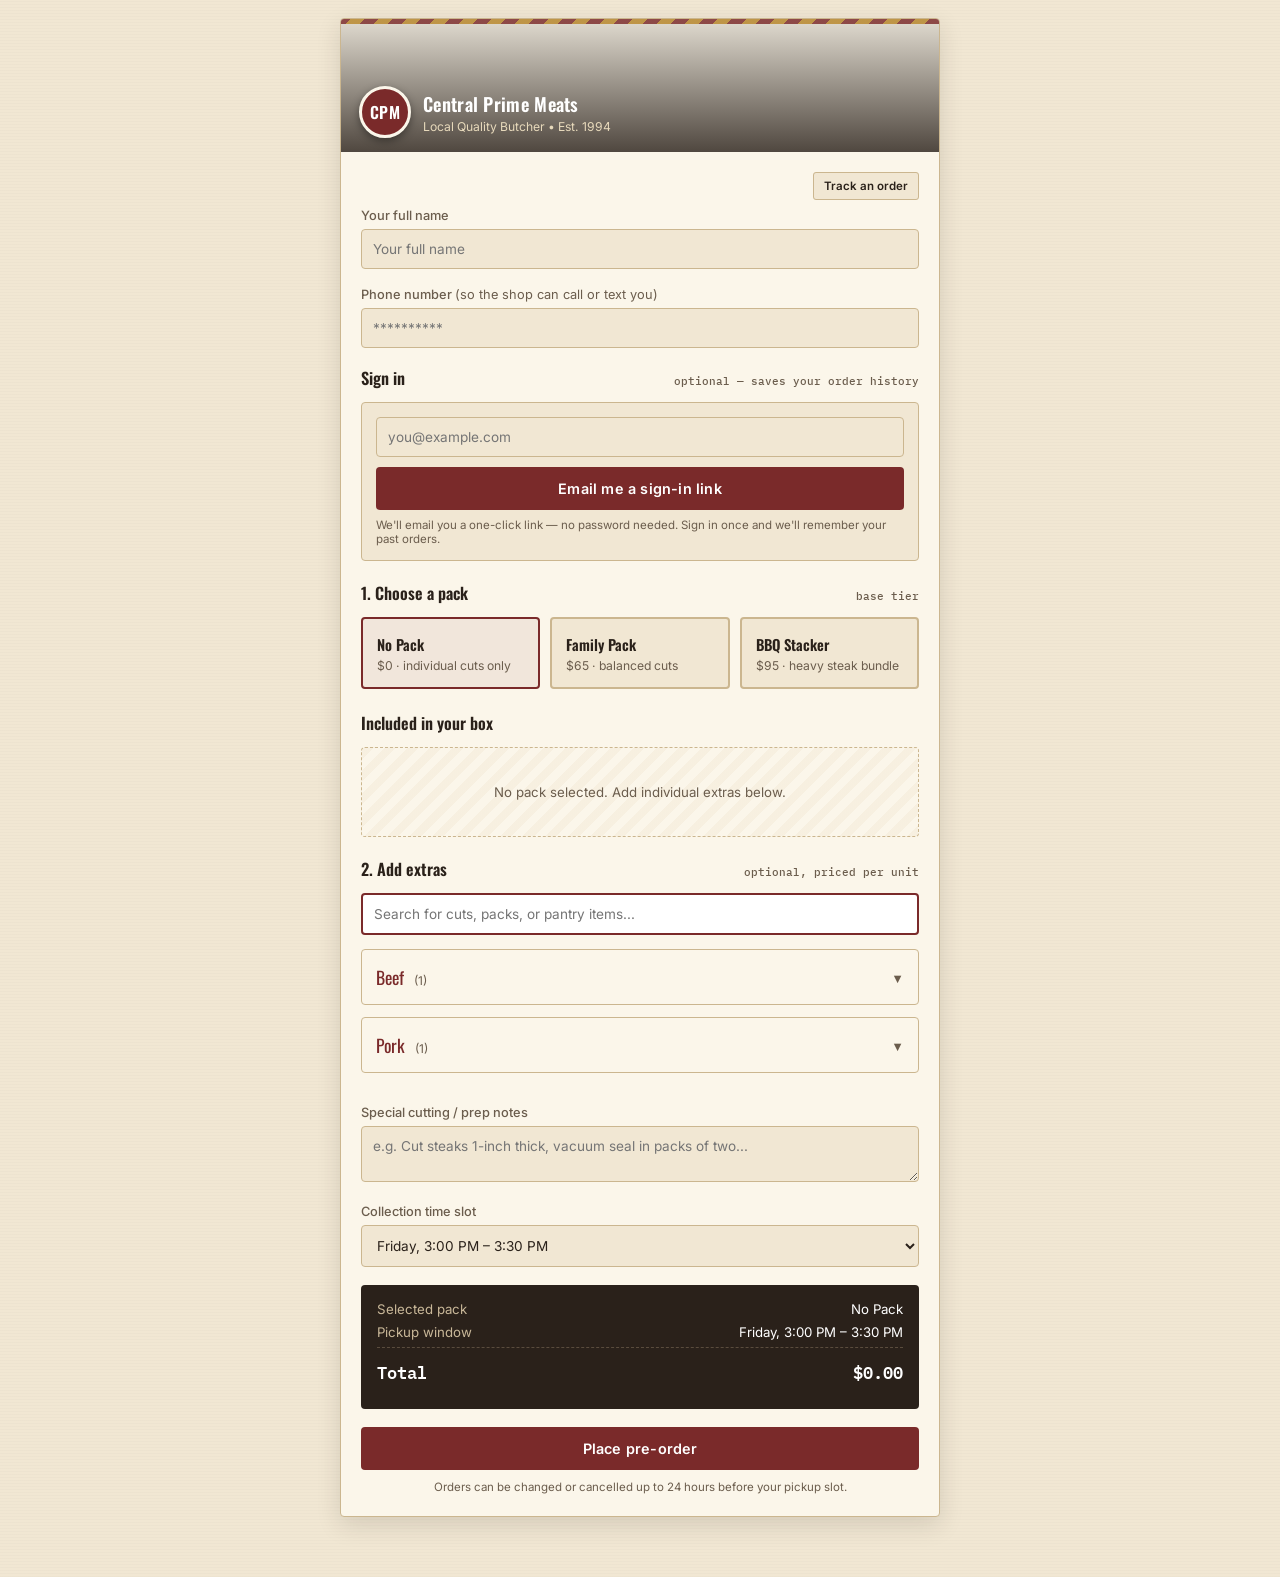
==== commit 36d46dbb: "Implement category accordion for item listing Added category accordion for item lists and improved i" ====
--- a/index.html
+++ b/index.html
@@ -40,8 +40,19 @@
   .included-row{display:flex; justify-content:space-between; font-size:0.83rem; padding:5px 0; border-bottom:1px dashed var(--line);}
   .included-row:last-child{border-bottom:none;}
   .included-row span:last-child{font-family:'IBM Plex Mono',monospace; color:var(--sage); font-size:0.76rem;}
-  .item-list{display:flex; flex-direction:column; gap:9px; margin-bottom:20px;}
-  .item-row{display:flex; justify-content:space-between; align-items:center; background:var(--paper); padding:11px 14px; border-radius:4px; border:1px solid var(--line);}
+  
+  /* --- CATEGORY ACCORDION CSS --- */
+  .category-accordion { margin-bottom: 12px; border: 1px solid var(--line); border-radius: 4px; background: var(--card); overflow: hidden; transition: all 0.2s ease;}
+  .category-accordion summary { font-family: 'Oswald', sans-serif; font-size: 1.1rem; color: var(--oxblood); padding: 14px; cursor: pointer; list-style: none; display: flex; justify-content: space-between; align-items: center; user-select: none; }
+  .category-accordion summary::-webkit-details-marker { display: none; }
+  .category-accordion summary:hover { background: rgba(0,0,0,0.02); }
+  .category-accordion[open] summary { border-bottom: 1px dashed var(--line); background: var(--paper); }
+  .category-accordion-content { padding: 12px; background: var(--paper); display: flex; flex-direction: column; gap: 9px; }
+  .accordion-icon { font-size: 0.8rem; color: var(--ink-soft); transition: transform 0.2s ease; }
+  .category-accordion[open] .accordion-icon { transform: rotate(180deg); }
+
+  .item-list{display:flex; flex-direction:column; margin-bottom:20px;}
+  .item-row{display:flex; justify-content:space-between; align-items:center; background:var(--card); padding:11px 14px; border-radius:4px; border:1px solid var(--line);}
   .item-row.out-of-stock{opacity:0.42; border-style:dashed;}
   
   .item-left { display:flex; align-items:center; gap:12px; transition: opacity 0.2s; border-radius: 4px; flex: 1; }
@@ -211,6 +222,7 @@
     <div class="form-group" style="margin-bottom: 14px;">
       <input type="text" id="extras-search-input" placeholder="Search for cuts, packs, or pantry items..." oninput="renderAddons()" style="background:#fff; border-color:var(--oxblood); border-width:2px;">
     </div>
+    
     <div class="item-list" id="addon-item-list"></div>
 
     <div class="form-group">
@@ -366,13 +378,11 @@
   document.getElementById('item-modal').classList.remove('show');
 }
 
-// Triggered when a customer changes the weight dropdown
 function updateItemVariant(itemId, selectEl) {
   const item = addonsCatalog.find(i => i.id === itemId);
   if (!item) return;
   item.selectedOptionIndex = parseInt(selectEl.value, 10);
   
-  // Instantly update the price display without re-rendering the whole list
   const currentPrice = item.options[item.selectedOptionIndex].price;
   document.getElementById(`price-display-${itemId}`).innerText = '+$' + currentPrice.toFixed(2);
   
@@ -476,7 +486,6 @@
   const listEl = document.getElementById('addon-item-list');
   if (addonsCatalog.length === 0) { listEl.innerHTML = `<div class="empty-state">No extras available right now.</div>`; calculateTotal(); return; }
   
-  // --- NEW: Live Search Engine ---
   const searchInput = document.getElementById('extras-search-input');
   const searchTerm = searchInput ? searchInput.value.trim().toLowerCase() : '';
   
@@ -494,7 +503,6 @@
     calculateTotal();
     return;
   }
-  // -------------------------------
   
   const grouped = {};
   filteredCatalog.forEach(item => {
@@ -503,9 +511,21 @@
     grouped[cat].push(item);
   });
 
+  // If there is an active search, force the accordions open so they can see the results instantly
+  const isOpenAttribute = searchTerm ? 'open' : '';
+
   let html = '';
   for (const [category, items] of Object.entries(grouped)) {
-    html += `<h4 style="font-family:'Oswald',sans-serif; font-size:1.1rem; margin: 18px 0 10px; color:var(--oxblood); border-bottom: 2px solid var(--line); padding-bottom: 4px;">${category}</h4>`;
+    
+    html += `
+      <details class="category-accordion" ${isOpenAttribute}>
+        <summary>
+          <span>${category} <small style="font-family:'Inter',sans-serif; font-size:0.75rem; color:var(--ink-soft); font-weight:normal; margin-left:6px;">(${items.length})</small></span>
+          <span class="accordion-icon">▼</span>
+        </summary>
+        <div class="category-accordion-content">
+    `;
+    
     html += items.map(item => {
       if (!item.inStock && item.count > 0) item.count = 0;
       const atMax = item.count >= (item.maxCount || 99);
@@ -550,6 +570,8 @@
           </div>
         </div>`;
     }).join('');
+    
+    html += `</div></details>`;
   }
   
   listEl.innerHTML = html;
@@ -595,7 +617,6 @@
   item.count = next;
   document.getElementById(`count-${itemId}`).innerText = item.count;
   
-  // Manually unlock or lock the buttons based on the new count
   const minusBtn = document.getElementById(`minus-${itemId}`);
   const plusBtn = document.getElementById(`plus-${itemId}`);
   if (minusBtn) minusBtn.disabled = (item.count === 0);
@@ -607,7 +628,6 @@
 function calculateTotal() {
   const base = currentBoxType === 'none' ? 0 : (boxOptions[currentBoxType] ? boxOptions[currentBoxType].price : 0);
   
-  // Calculate extras considering selected variants
   const extras = addonsCatalog.reduce((sum, i) => {
     const currentPrice = (i.options && i.options.length > 0) ? i.options[i.selectedOptionIndex || 0].price : i.price;
     return sum + (i.count * currentPrice);
@@ -635,7 +655,6 @@
 
   btn.disabled = true; btn.innerText = 'Placing order…';
 
-  // Format the extras summary to include the selected weight variant
   const extrasSummary = addonsCatalog.filter(i => i.count > 0).map(i => {
     const variantLabel = (i.options && i.options.length > 0) ? ` (${i.options[i.selectedOptionIndex || 0].label})` : '';
     return `${i.count}x ${i.name}${variantLabel}`;
@@ -718,11 +737,9 @@
       const m = part.trim().match(/^(\d+)x\s+(.+)$/i);
       if (!m) return;
       
-      // Parse out variant labels if they exist, e.g. "Brisket (1kg Bulk)"
       let itemName = m[2].trim();
       let item = addonsCatalog.find(i => i.name.toLowerCase() === itemName.toLowerCase());
       
-      // If direct match fails, try stripping the brackets "(1kg Bulk)"
       if (!item && itemName.includes('(')) {
         const cleanName = itemName.split('(')[0].trim();
         item = addonsCatalog.find(i => i.name.toLowerCase() === cleanName.toLowerCase());
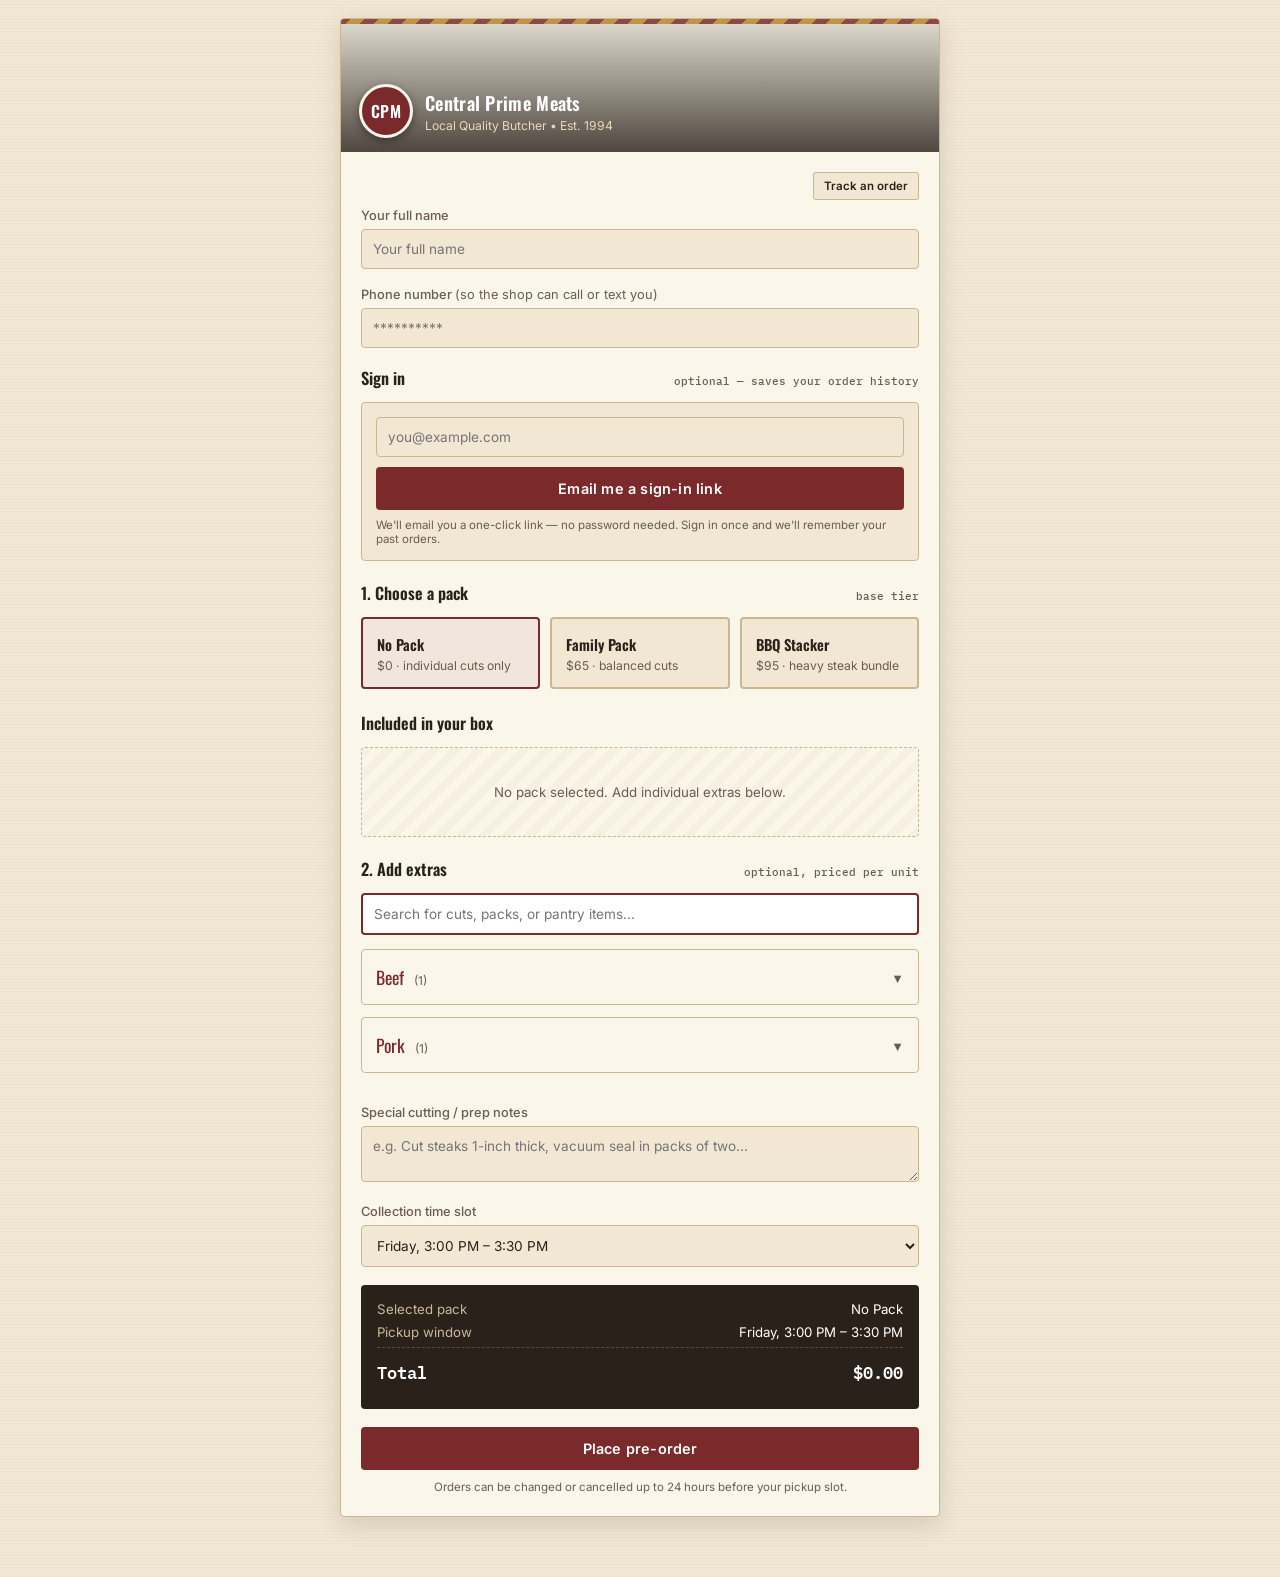
==== commit 8b651c09: "Modify logo size and update success screen text Updated logo dimensions and changed success screen m" ====
--- a/index.html
+++ b/index.html
@@ -24,7 +24,7 @@
   .container::before{content:""; position:absolute; top:0; left:0; right:0; height:5px; background:repeating-linear-gradient(-45deg, var(--oxblood) 0 10px, var(--mustard) 10px 20px); opacity:0.85;}
   .banner{position:relative; height:128px; margin-top:5px; background:linear-gradient(rgba(42,33,26,0.15), rgba(42,33,26,0.82)), url('https://images.unsplash.com/photo-1607623814075-e51df1bdc82f?auto=format&fit=crop&w=800&q=80') center/cover; display:flex; align-items:flex-end; padding:14px 18px;}
   .profile-area{display:flex; align-items:center; gap:12px;}
-  .logo{width:52px; height:52px; border-radius:50%; background:var(--oxblood); border:3px solid var(--card); display:flex; align-items:center; justify-content:center; font-family:'Oswald',sans-serif; font-weight:600; letter-spacing:0.5px; color:#fff; font-size:1rem; box-shadow:0 3px 8px rgba(0,0,0,0.4);}
+  .logo{width:54px; height:54px; border-radius:50%; background:var(--oxblood); border:3px solid var(--card); display:flex; align-items:center; justify-content:center; font-family:'Oswald',sans-serif; font-weight:600; letter-spacing:0.5px; color:#fff; font-size:1rem; box-shadow:0 3px 8px rgba(0,0,0,0.4); background-size:cover; background-position:center; overflow:hidden;}
   .details h1{font-family:'Oswald',sans-serif; font-size:1.15rem; font-weight:600; color:#fff; letter-spacing:0.3px;}
   .details p{font-size:0.76rem; color:#E7D9BB; margin-top:2px;}
   .step{padding:22px 20px;}
@@ -41,7 +41,6 @@
   .included-row:last-child{border-bottom:none;}
   .included-row span:last-child{font-family:'IBM Plex Mono',monospace; color:var(--sage); font-size:0.76rem;}
   
-  /* --- CATEGORY ACCORDION CSS --- */
   .category-accordion { margin-bottom: 12px; border: 1px solid var(--line); border-radius: 4px; background: var(--card); overflow: hidden; transition: all 0.2s ease;}
   .category-accordion summary { font-family: 'Oswald', sans-serif; font-size: 1.1rem; color: var(--oxblood); padding: 14px; cursor: pointer; list-style: none; display: flex; justify-content: space-between; align-items: center; user-select: none; }
   .category-accordion summary::-webkit-details-marker { display: none; }
@@ -101,7 +100,6 @@
   .toast.show{opacity:1;}
   .auth-box{background:var(--paper); border:1px solid var(--line); border-radius:4px; padding:14px;}
 
-  /* --- MODAL CSS --- */
   .modal-overlay {
     position: fixed; top: 0; left: 0; right: 0; bottom: 0;
     background: rgba(20, 15, 10, 0.85); 
@@ -247,9 +245,9 @@
   </div>
 
   <div id="success-screen" class="success-screen step">
-    <div class="stamp">ORDER RECEIVED</div>
-    <h2>Sent to the shop</h2>
-    <p>Your custom pack, cutting notes and pickup slot are logged on the prep sheet.</p>
+    <div class="stamp">ORDER SECURED</div>
+    <h2>Payment Successful</h2>
+    <p>Your custom pack, cutting notes and pickup slot have been logged on the live prep sheet.</p>
     <p class="ticket-id" id="ticket-id"></p>
     <button class="btn-primary" style="margin-top:22px;" onclick="resetApp()">Build another pack</button>
   </div>
@@ -270,7 +268,6 @@
 
 <div class="toast" id="toast"></div>
 
-<!-- MODAL HTML OVERLAY -->
 <div id="item-modal" class="modal-overlay" onclick="closeItemModal(event)">
   <div class="modal-card" onclick="event.stopPropagation()">
     <button class="modal-close" onclick="closeItemModal(event)">&times;</button>
@@ -318,7 +315,7 @@
 }
 
 let shopProfile = {
-  name: "Central Prime Meats", logoText: "CPM", subtitle: "Local Quality Butcher • Est. 1994",
+  name: "Central Prime Meats", logoUrl: "", logoText: "CPM", subtitle: "Local Quality Butcher • Est. 1994",
   bannerUrl: "https://images.unsplash.com/photo-1607623814075-e51df1bdc82f?auto=format&fit=crop&w=800&q=80",
   address: "", phone: "", hours: "",
   policyText: "Orders can be changed or cancelled up to 24 hours before your pickup slot.",
@@ -351,7 +348,6 @@
 let lastFoundOrder = null;
 let currentUserEmail = null;
 
-// --- MODAL & OPTION FUNCTIONS ---
 function escapeHtml(str) {
   if (!str) return '';
   return str.replace(/'/g, "\\'").replace(/"/g, '&quot;');
@@ -388,7 +384,6 @@
   
   calculateTotal();
 }
-// ----------------------
 
 async function loadState() {
   if (!hasStorage) return;
@@ -429,7 +424,16 @@
 
 function applyStoreBranding() {
   document.getElementById('header-shop-name').innerText = shopProfile.name;
-  document.getElementById('header-logo').innerText = shopProfile.logoText;
+  
+  const logoEl = document.getElementById('header-logo');
+  if (shopProfile.logoUrl) {
+    logoEl.style.backgroundImage = `url('${shopProfile.logoUrl}')`;
+    logoEl.innerText = '';
+  } else {
+    logoEl.style.backgroundImage = 'none';
+    logoEl.innerText = shopProfile.logoText || 'CPM';
+  }
+
   document.getElementById('header-shop-sub').innerText = shopProfile.subtitle;
   document.getElementById('banner-bg').style.backgroundImage =
     `linear-gradient(rgba(42,33,26,0.15), rgba(42,33,26,0.82)), url('${shopProfile.bannerUrl}')`;
@@ -511,12 +515,10 @@
     grouped[cat].push(item);
   });
 
-  // If there is an active search, force the accordions open so they can see the results instantly
   const isOpenAttribute = searchTerm ? 'open' : '';
 
   let html = '';
   for (const [category, items] of Object.entries(grouped)) {
-    
     html += `
       <details class="category-accordion" ${isOpenAttribute}>
         <summary>
@@ -651,30 +653,63 @@
   const slotId = document.getElementById('pickup-slot').value;
   const slot = pickupSlots.find(s => s.id === slotId);
   const orderDate = new Date().toISOString();
+  
   if (!slot || slot.booked >= slot.capacity) { showToast('That pickup slot just filled up — pick another.'); renderPickupOptions(); return; }
 
-  btn.disabled = true; btn.innerText = 'Placing order…';
+  btn.disabled = true; btn.innerText = 'Redirecting to secure checkout...';
 
   const extrasSummary = addonsCatalog.filter(i => i.count > 0).map(i => {
     const variantLabel = (i.options && i.options.length > 0) ? ` (${i.options[i.selectedOptionIndex || 0].label})` : '';
     return `${i.count}x ${i.name}${variantLabel}`;
   }).join(', ');
   
-  slot.booked += 1;
   const boxDisplayName = currentBoxType === 'none' ? 'No Pack' : boxOptions[currentBoxType].name;
 
+  // 1. Build the order object exactly as it will look in the database
   const order = {
     id: Math.floor(1000 + Math.random() * 9000), customer: customerName, customerPhone, customerEmail: currentUserEmail || '',
     boxName: boxDisplayName, extras: extrasSummary, notes, pickup: slot.label, total: `$${total.toFixed(2)}`, status: 'New', orderDate,
   };
-  ordersQueue.unshift(order);
-
-  await Promise.all([saveOrders(), saveConfig()]);
-
-  document.getElementById('ticket-id').innerText = `Order #${order.id}`;
-  document.getElementById('customer-view').style.display = 'none';
-  document.getElementById('success-screen').style.display = 'block';
-  btn.disabled = false; btn.innerText = 'Place pre-order';
+
+  // 2. Build the exact line items list to send to Stripe
+  const stripeItems = [];
+  if (currentBoxType !== 'none') {
+    stripeItems.push({ name: boxOptions[currentBoxType].name, price: boxOptions[currentBoxType].price, qty: 1 });
+  }
+  addonsCatalog.forEach(i => {
+    if (i.count > 0) {
+      const currentPrice = (i.options && i.options.length > 0) ? i.options[i.selectedOptionIndex || 0].price : i.price;
+      const variantLabel = (i.options && i.options.length > 0) ? ` (${i.options[i.selectedOptionIndex || 0].label})` : '';
+      stripeItems.push({ name: i.name + variantLabel, price: currentPrice, qty: i.count });
+    }
+  });
+
+  // 3. Save the pending order info locally before we redirect them off the page
+  localStorage.setItem('pendingCheckoutOrder', JSON.stringify(order));
+  localStorage.setItem('pendingSlotId', slotId);
+
+  try {
+    // Call the Supabase Edge Function to generate the Stripe URL
+    const { data, error } = await sb.functions.invoke('stripe-checkout', {
+      body: { 
+        items: stripeItems, 
+        customerEmail: currentUserEmail || '',
+        origin: window.location.origin + window.location.pathname
+      }
+    });
+
+    if (error) throw error;
+    if (data && data.url) {
+      // Redirect the user to Stripe's secure payment page
+      window.location.href = data.url;
+    } else {
+      throw new Error("Could not reach Stripe. Ensure Edge Function is deployed and JWT toggle is OFF.");
+    }
+  } catch (err) {
+    console.error(err);
+    showToast('Secure checkout failed to load. Please try again.');
+    btn.disabled = false; btn.innerText = 'Place pre-order';
+  }
 }
 
 function resetApp() {
@@ -687,6 +722,41 @@
   renderPickupOptions();
 }
 
+async function trackOrder() {
+  const idInput = document.getElementById('track-order-id').value.trim();
+  const resultEl = document.getElementById('track-result');
+  if (!idInput) { resultEl.innerHTML = `<div class="empty-state">Enter an order number.</div>`; return; }
+  
+  resultEl.innerHTML = `<div class="empty-state">Searching live database...</div>`;
+
+  try {
+    const liveOrders = await dbGet(STORAGE_KEY_ORDERS);
+    if (!liveOrders || liveOrders.length === 0) {
+      resultEl.innerHTML = `<div class="empty-state">No orders found in the system.</div>`;
+      return;
+    }
+
+    const order = liveOrders.find(o => String(o.id) === idInput);
+    if (!order) {
+      resultEl.innerHTML = `<div class="empty-state">No order found with number #${idInput}.</div>`;
+      return;
+    }
+
+    const formattedDate = order.orderDate ? new Date(order.orderDate).toLocaleString() : 'N/A';
+    const statusClass = order.status === 'Preparing' ? 'status-preparing' : order.status === 'Ready' ? 'status-ready' : 'status-new';
+    
+    resultEl.innerHTML = `
+      <div class="order-card">
+        <div class="order-card-header"><h4>#${order.id} — ${order.customer}</h4><span class="status-pill ${statusClass}">${order.status}</span></div>
+        <div class="order-line" style="font-family:'IBM Plex Mono',monospace; font-size:0.75rem; color:var(--mustard); margin-bottom:4px;">Ordered on: ${formattedDate}</div>
+        <div class="order-line"><strong>Pack:</strong> ${order.boxName} (${order.total})</div>
+        <div class="order-line"><strong>Pickup:</strong> ${order.pickup}</div>
+      </div>`;
+  } catch (err) {
+    resultEl.innerHTML = `<div class="empty-state">Could not connect to database to check order.</div>`;
+  }
+}
+
 function openTrackOrder() {
   document.getElementById('customer-view').style.display = 'none';
   document.getElementById('track-view').style.display = 'block';
@@ -696,24 +766,6 @@
 function closeTrackOrder() {
   document.getElementById('track-view').style.display = 'none';
   document.getElementById('customer-view').style.display = 'block';
-}
-function trackOrder() {
- const idInput = document.getElementById('track-order-id').value.trim();
-  const resultEl = document.getElementById('track-result');
-  if (!idInput) { resultEl.innerHTML = `<div class="empty-state">Enter an order number.</div>`; return; }
-  const order = ordersQueue.find(o => String(o.id) === idInput);
-  if (!order) { resultEl.innerHTML = `<div class="empty-state">No order found with that number.</div>`; return; }
-  
-  const formattedDate = order.orderDate ? new Date(order.orderDate).toLocaleString() : 'N/A';
-  const statusClass = order.status === 'Preparing' ? 'status-preparing' : order.status === 'Ready' ? 'status-ready' : 'status-new';
-  
-  resultEl.innerHTML = `
-    <div class="order-card">
-      <div class="order-card-header"><h4>#${order.id} — ${order.customer}</h4><span class="status-pill ${statusClass}">${order.status}</span></div>
-      <div class="order-line" style="font-family:'IBM Plex Mono',monospace; font-size:0.75rem; color:var(--mustard); margin-bottom:4px;">Ordered on: ${formattedDate}</div>
-      <div class="order-line"><strong>Pack:</strong> ${order.boxName} (${order.total})</div>
-      <div class="order-line"><strong>Pickup:</strong> ${order.pickup}</div>
-    </div>`;
 }
 
 function checkForRepeatOrder() {
@@ -846,12 +898,55 @@
   await loadState();
   applyStoreBranding();
   applyPauseState();
-  renderPackCards();
-  renderIncluded();
-  renderAddons();
-  renderPickupOptions();
-  
-  selectBoxSize('none'); 
+  
+  // STRIPE REDIRECT HANDLER
+  // This code runs when a user bounces back from the Stripe checkout page
+  const urlParams = new URLSearchParams(window.location.search);
+  
+  if (urlParams.get('success') === 'true') {
+    const pendingOrderData = localStorage.getItem('pendingCheckoutOrder');
+    const pendingSlotId = localStorage.getItem('pendingSlotId');
+    
+    if (pendingOrderData) {
+      const order = JSON.parse(pendingOrderData);
+      
+      // Officially lock in the order and save to Supabase
+      ordersQueue.unshift(order);
+      
+      // Permanently claim the pickup slot capacity
+      if (pendingSlotId) {
+        const slot = pickupSlots.find(s => s.id === pendingSlotId);
+        if (slot) slot.booked += 1;
+      }
+
+      await Promise.all([saveOrders(), saveConfig()]);
+      
+      // Clean out the temporary storage lockbox
+      localStorage.removeItem('pendingCheckoutOrder');
+      localStorage.removeItem('pendingSlotId');
+      
+      // Immediately show the success receipt
+      document.getElementById('ticket-id').innerText = `Order #${order.id}`;
+      document.getElementById('customer-view').style.display = 'none';
+      document.getElementById('success-screen').style.display = 'block';
+      
+      // Hide the "?success=true" parameter from the address bar so they don't refresh the page and re-trigger it
+      window.history.replaceState({}, document.title, window.location.pathname);
+    }
+  } else if (urlParams.get('canceled') === 'true') {
+    showToast('Payment was canceled. Your cart is still saved.');
+    window.history.replaceState({}, document.title, window.location.pathname);
+    // Don't delete the pending storage, letting them retry if needed
+  }
+
+  // Load the normal UI if we aren't displaying the success screen
+  if (document.getElementById('success-screen').style.display !== 'block') {
+    renderPackCards();
+    renderIncluded();
+    renderAddons();
+    renderPickupOptions();
+    selectBoxSize('none'); 
+  }
   
   if (sb) {
     try {
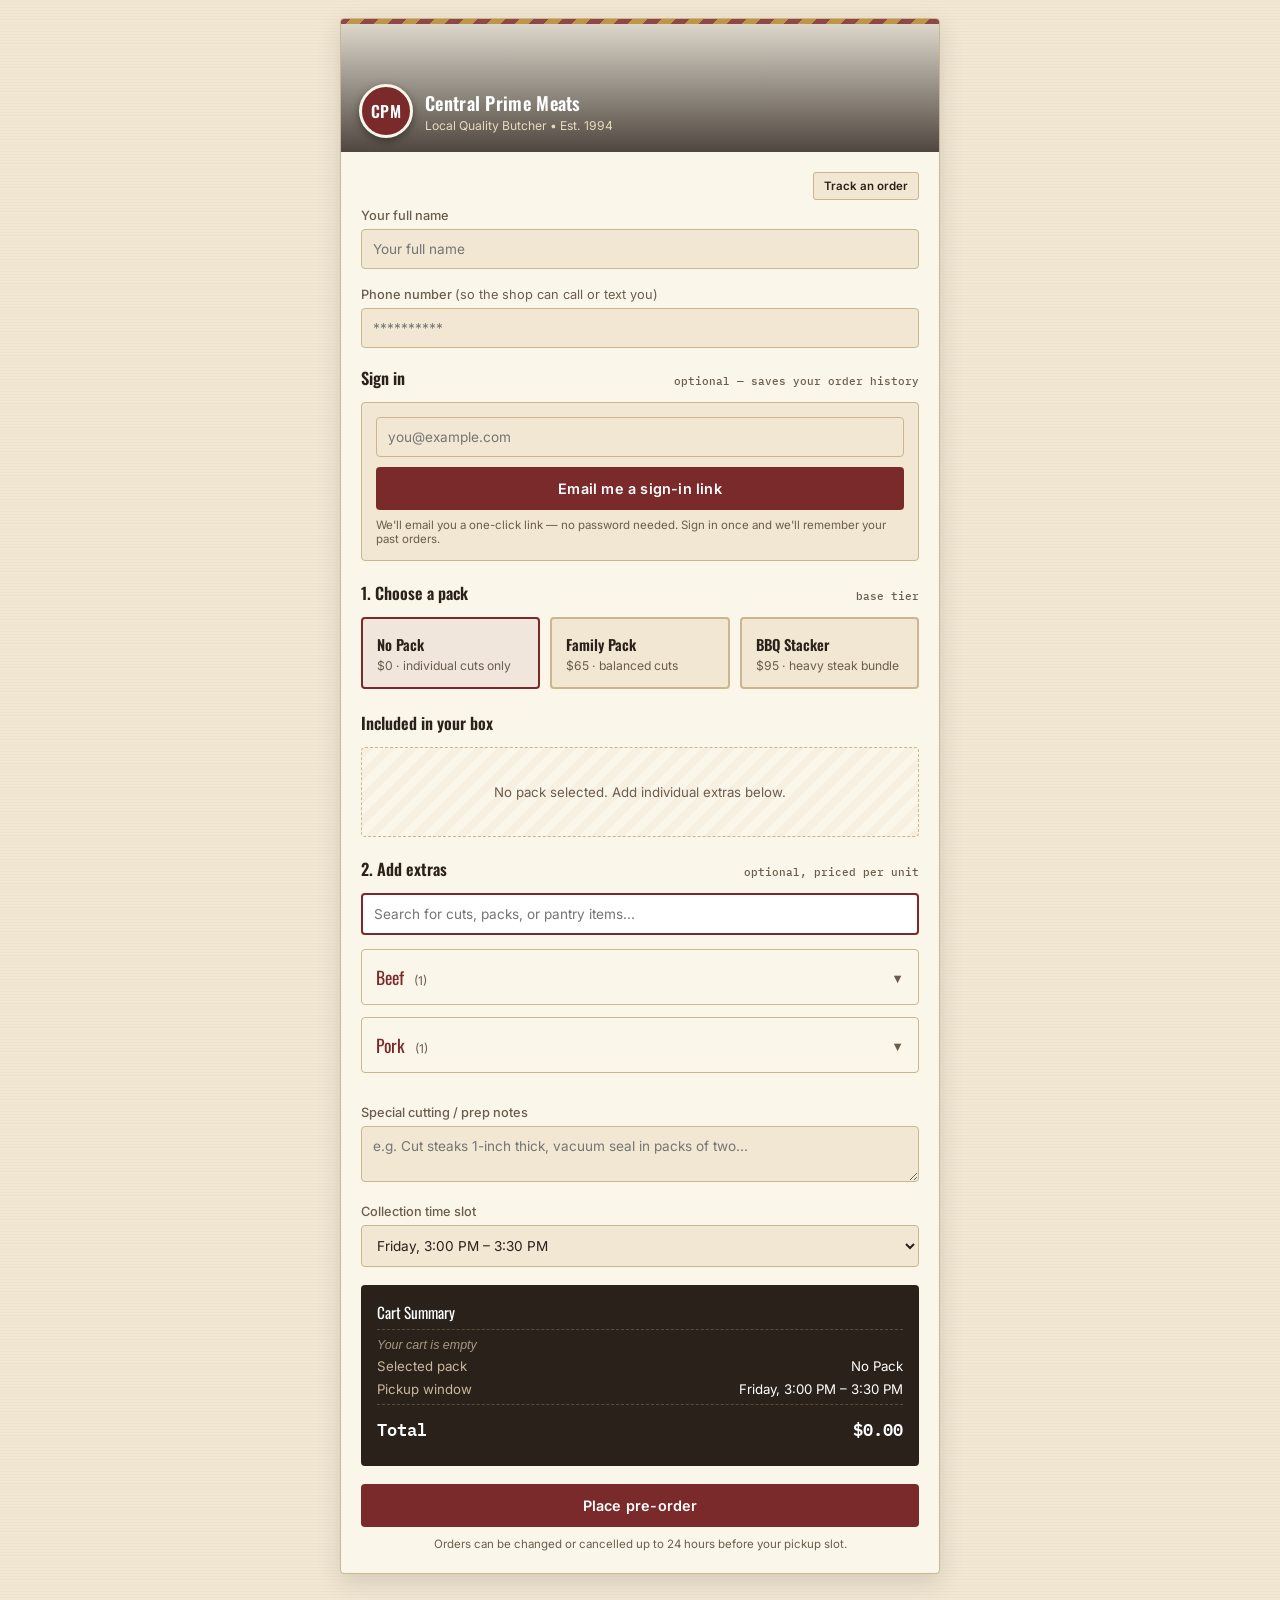
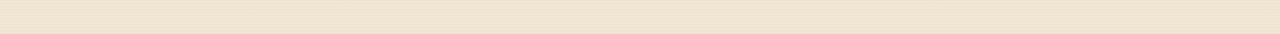
==== commit 6c7919b3: "Update item-row and summary box styles Refactor item layout and summary display in cart." ====
--- a/index.html
+++ b/index.html
@@ -24,7 +24,7 @@
   .container::before{content:""; position:absolute; top:0; left:0; right:0; height:5px; background:repeating-linear-gradient(-45deg, var(--oxblood) 0 10px, var(--mustard) 10px 20px); opacity:0.85;}
   .banner{position:relative; height:128px; margin-top:5px; background:linear-gradient(rgba(42,33,26,0.15), rgba(42,33,26,0.82)), url('https://images.unsplash.com/photo-1607623814075-e51df1bdc82f?auto=format&fit=crop&w=800&q=80') center/cover; display:flex; align-items:flex-end; padding:14px 18px;}
   .profile-area{display:flex; align-items:center; gap:12px;}
-  .logo{width:54px; height:54px; border-radius:50%; background:var(--oxblood); border:3px solid var(--card); display:flex; align-items:center; justify-content:center; font-family:'Oswald',sans-serif; font-weight:600; letter-spacing:0.5px; color:#fff; font-size:1rem; box-shadow:0 3px 8px rgba(0,0,0,0.4); background-size:cover; background-position:center; overflow:hidden;}
+  .logo{width:54px; height:54px; flex-shrink:0; border-radius:50%; background:var(--oxblood); border:3px solid var(--card); display:flex; align-items:center; justify-content:center; font-family:'Oswald',sans-serif; font-weight:600; letter-spacing:0.5px; color:#fff; font-size:1rem; box-shadow:0 3px 8px rgba(0,0,0,0.4); background-size:cover; background-position:center; overflow:hidden;}
   .details h1{font-family:'Oswald',sans-serif; font-size:1.15rem; font-weight:600; color:#fff; letter-spacing:0.3px;}
   .details p{font-size:0.76rem; color:#E7D9BB; margin-top:2px;}
   .step{padding:22px 20px;}
@@ -51,16 +51,17 @@
   .category-accordion[open] .accordion-icon { transform: rotate(180deg); }
 
   .item-list{display:flex; flex-direction:column; margin-bottom:20px;}
-  .item-row{display:flex; justify-content:space-between; align-items:center; background:var(--card); padding:11px 14px; border-radius:4px; border:1px solid var(--line);}
+  .item-row{display:flex; flex-direction:column; gap:10px; background:var(--card); padding:14px; border-radius:4px; border:1px solid var(--line);}
   .item-row.out-of-stock{opacity:0.42; border-style:dashed;}
   
-  .item-left { display:flex; align-items:center; gap:12px; transition: opacity 0.2s; border-radius: 4px; flex: 1; }
+  .item-left { display:flex; align-items:flex-start; gap:12px; transition: opacity 0.2s; border-radius: 4px; width:100%; }
   .item-left:hover { opacity: 0.75; }
-  .item-thumbnail { width:48px; height:48px; border-radius:4px; object-fit:cover; border:1px solid var(--line); flex-shrink:0; }
-  .item-info h4{font-size:0.88rem; font-weight:600;}
-  .item-info span{font-size:0.74rem; color:var(--ink-soft);}
-  .item-right{display:flex; align-items:center; gap:12px; flex-shrink: 0;}
-  .item-price{font-family:'IBM Plex Mono',monospace; font-size:0.8rem; color:var(--mustard); font-weight:600;}
+  .item-thumbnail { width:54px; height:54px; border-radius:4px; object-fit:cover; border:1px solid var(--line); flex-shrink:0; }
+  .item-info { flex:1; }
+  .item-info h4{font-size:0.95rem; font-weight:600; margin-bottom:3px;}
+  .item-info span{font-size:0.8rem; color:var(--ink-soft); line-height:1.4; display:block;}
+  .item-right{display:flex; align-items:center; justify-content:space-between; width:100%; padding-top:12px; border-top:1px dashed rgba(203,182,143,0.4);}
+  .item-price{font-family:'IBM Plex Mono',monospace; font-size:0.95rem; color:var(--mustard); font-weight:600;}
   
   .counter-controls{display:flex; align-items:center; gap:9px;}
   .counter-btn{background:var(--ink); color:#fff; border:none; width:24px; height:24px; border-radius:3px; font-weight:600; cursor:pointer;}
@@ -72,9 +73,12 @@
   textarea,select,input[type=text]{width:100%; background:var(--paper); border:1px solid var(--line); border-radius:4px; padding:11px; color:var(--ink); font-size:0.85rem; font-family:'Inter',sans-serif; outline:none;}
   textarea:focus,select:focus,input:focus{border-color:var(--oxblood);}
   .slot-note{font-size:0.72rem; color:var(--ink-soft); margin-top:5px;}
+  
   .summary-box{background:var(--ink); color:var(--paper); border-radius:4px; padding:16px; margin-bottom:18px;}
   .summary-row{display:flex; justify-content:space-between; margin-bottom:7px; font-size:0.83rem; color:#C9B899;}
   .summary-row.total{font-family:'IBM Plex Mono',monospace; font-weight:600; font-size:1.05rem; color:#fff; border-top:1px dashed #5A4C3D; padding-top:10px; margin-top:6px;}
+  .cart-item-breakdown{border-bottom:1px dashed #4A3C2F; padding-bottom:6px; margin-bottom:6px; font-size:0.8rem; display:flex; justify-content:space-between;}
+  
   .btn-primary{display:block; width:100%; background:var(--oxblood); color:#fff; border:none; padding:13px; border-radius:4px; font-size:0.9rem; font-weight:600; cursor:pointer; font-family:'Inter',sans-serif; letter-spacing:0.2px;}
   .btn-primary:hover{background:var(--oxblood-bright);}
   .btn-primary:disabled{background:var(--ink-soft); cursor:not-allowed;}
@@ -235,7 +239,9 @@
     </div>
 
     <div class="summary-box">
-      <div class="summary-row"><span>Selected pack</span><span id="summary-box-name" style="color:#fff;">No Pack</span></div>
+      <div style="font-family:'Oswald',sans-serif; font-size:0.95rem; margin-bottom:8px; border-bottom:1px dashed #5A4C3D; padding-bottom:6px; color:#fff;">Cart Summary</div>
+      <div id="cart-items-breakdown"></div>
+      <div class="summary-row" style="margin-top:6px;"><span>Selected pack</span><span id="summary-box-name" style="color:#fff;">No Pack</span></div>
       <div class="summary-row"><span>Pickup window</span><span id="summary-pickup" style="color:#fff;"></span></div>
       <div class="summary-row total"><span>Total</span><span id="summary-total">$0.00</span></div>
     </div>
@@ -630,12 +636,40 @@
 function calculateTotal() {
   const base = currentBoxType === 'none' ? 0 : (boxOptions[currentBoxType] ? boxOptions[currentBoxType].price : 0);
   
-  const extras = addonsCatalog.reduce((sum, i) => {
-    const currentPrice = (i.options && i.options.length > 0) ? i.options[i.selectedOptionIndex || 0].price : i.price;
-    return sum + (i.count * currentPrice);
-  }, 0);
-  
-  const total = base + extras;
+  const breakdownEl = document.getElementById('cart-items-breakdown');
+  let breakdownHtml = '';
+  
+  if (currentBoxType !== 'none' && boxOptions[currentBoxType]) {
+    breakdownHtml += `
+      <div class="cart-item-breakdown">
+        <span>1x ${boxOptions[currentBoxType].name}</span>
+        <span style="font-family:'IBM Plex Mono',monospace;">$${boxOptions[currentBoxType].price.toFixed(2)}</span>
+      </div>`;
+  }
+  
+  let extrasTotal = 0;
+  addonsCatalog.forEach(i => {
+    if (i.count > 0) {
+      const currentPrice = (i.options && i.options.length > 0) ? i.options[i.selectedOptionIndex || 0].price : i.price;
+      const variantLabel = (i.options && i.options.length > 0) ? ` (${i.options[i.selectedOptionIndex || 0].label})` : '';
+      const itemTotal = i.count * currentPrice;
+      extrasTotal += itemTotal;
+      
+      breakdownHtml += `
+        <div class="cart-item-breakdown">
+          <span>${i.count}x ${i.name}${variantLabel}</span>
+          <span style="font-family:'IBM Plex Mono',monospace;">$${itemTotal.toFixed(2)}</span>
+        </div>`;
+    }
+  });
+
+  if (!breakdownHtml) {
+    breakdownHtml = `<div style="font-size:0.78rem; color:#A89880; font-style:italic; margin-bottom:6px;">Your cart is empty</div>`;
+  }
+
+  breakdownEl.innerHTML = breakdownHtml;
+
+  const total = base + extrasTotal;
   document.getElementById('summary-total').innerText = `$${total.toFixed(2)}`;
   return total;
 }
@@ -665,13 +699,11 @@
   
   const boxDisplayName = currentBoxType === 'none' ? 'No Pack' : boxOptions[currentBoxType].name;
 
-  // 1. Build the order object exactly as it will look in the database
   const order = {
     id: Math.floor(1000 + Math.random() * 9000), customer: customerName, customerPhone, customerEmail: currentUserEmail || '',
     boxName: boxDisplayName, extras: extrasSummary, notes, pickup: slot.label, total: `$${total.toFixed(2)}`, status: 'New', orderDate,
   };
 
-  // 2. Build the exact line items list to send to Stripe
   const stripeItems = [];
   if (currentBoxType !== 'none') {
     stripeItems.push({ name: boxOptions[currentBoxType].name, price: boxOptions[currentBoxType].price, qty: 1 });
@@ -684,12 +716,10 @@
     }
   });
 
-  // 3. Save the pending order info locally before we redirect them off the page
   localStorage.setItem('pendingCheckoutOrder', JSON.stringify(order));
   localStorage.setItem('pendingSlotId', slotId);
 
   try {
-    // Call the Supabase Edge Function to generate the Stripe URL
     const { data, error } = await sb.functions.invoke('stripe-checkout', {
       body: { 
         items: stripeItems, 
@@ -700,7 +730,6 @@
 
     if (error) throw error;
     if (data && data.url) {
-      // Redirect the user to Stripe's secure payment page
       window.location.href = data.url;
     } else {
       throw new Error("Could not reach Stripe. Ensure Edge Function is deployed and JWT toggle is OFF.");
@@ -750,6 +779,7 @@
         <div class="order-card-header"><h4>#${order.id} — ${order.customer}</h4><span class="status-pill ${statusClass}">${order.status}</span></div>
         <div class="order-line" style="font-family:'IBM Plex Mono',monospace; font-size:0.75rem; color:var(--mustard); margin-bottom:4px;">Ordered on: ${formattedDate}</div>
         <div class="order-line"><strong>Pack:</strong> ${order.boxName} (${order.total})</div>
+        <div class="order-line"><strong>Extras:</strong> ${order.extras || 'None'}</div>
         <div class="order-line"><strong>Pickup:</strong> ${order.pickup}</div>
       </div>`;
   } catch (err) {
@@ -864,13 +894,27 @@
       <div style="margin-top:8px; display:flex; flex-direction:column; gap:8px;">
         ${mine.slice(0, 5).map(o => {
           const formattedDate = o.orderDate ? new Date(o.orderDate).toLocaleString() : 'Recent';
+          const statusClass = o.status === 'Preparing' ? 'status-preparing' : o.status === 'Ready' ? 'status-ready' : 'status-new';
           return `
           <div class="order-card" style="margin-bottom:0; background:var(--card);">
-            <div class="order-card-header"><h4>#${o.id}</h4><span style="font-size:0.72rem; color:var(--ink-soft);">${o.total}</span></div>
+            <div class="order-card-header">
+              <h4>#${o.id}</h4>
+              <span class="status-pill ${statusClass}">${o.status}</span>
+            </div>
             <div class="order-line" style="font-family:'IBM Plex Mono',monospace; font-size:0.72rem; color:var(--mustard); margin-bottom:4px;">Ordered: ${formattedDate}</div>
-            <div class="order-line"><strong>Pack:</strong> ${o.boxName}</div>
+            
+            <details style="margin-top:6px; background:var(--paper); padding:6px 8px; border-radius:3px; border:1px solid var(--line);">
+              <summary style="font-size:0.75rem; font-weight:600; cursor:pointer;">View order details (${o.total})</summary>
+              <div style="margin-top:6px; font-size:0.75rem; color:var(--ink-soft); display:flex; flex-direction:column; gap:3px;">
+                <div><strong>Pack:</strong> ${o.boxName}</div>
+                <div><strong>Extras:</strong> ${o.extras || 'None'}</div>
+                <div><strong>Pickup:</strong> ${o.pickup}</div>
+                ${o.notes ? `<div><strong>Notes:</strong> ${o.notes}</div>` : ''}
+              </div>
+            </details>
+
             <div style="display:flex; gap:6px; margin-top:8px;">
-              <button class="btn-small" onclick="reorderFromHistory(${o.id})">Reorder</button>
+              <button class="btn-small" onclick="reorderFromHistory(${o.id})">Repeat order</button>
               <button class="btn-small" style="color:var(--danger); border-color:var(--danger);" onclick="deleteOrder(${o.id})">Delete</button>
             </div>
           </div>`;
@@ -899,8 +943,6 @@
   applyStoreBranding();
   applyPauseState();
   
-  // STRIPE REDIRECT HANDLER
-  // This code runs when a user bounces back from the Stripe checkout page
   const urlParams = new URLSearchParams(window.location.search);
   
   if (urlParams.get('success') === 'true') {
@@ -910,10 +952,8 @@
     if (pendingOrderData) {
       const order = JSON.parse(pendingOrderData);
       
-      // Officially lock in the order and save to Supabase
       ordersQueue.unshift(order);
       
-      // Permanently claim the pickup slot capacity
       if (pendingSlotId) {
         const slot = pickupSlots.find(s => s.id === pendingSlotId);
         if (slot) slot.booked += 1;
@@ -921,25 +961,20 @@
 
       await Promise.all([saveOrders(), saveConfig()]);
       
-      // Clean out the temporary storage lockbox
       localStorage.removeItem('pendingCheckoutOrder');
       localStorage.removeItem('pendingSlotId');
       
-      // Immediately show the success receipt
       document.getElementById('ticket-id').innerText = `Order #${order.id}`;
       document.getElementById('customer-view').style.display = 'none';
       document.getElementById('success-screen').style.display = 'block';
       
-      // Hide the "?success=true" parameter from the address bar so they don't refresh the page and re-trigger it
       window.history.replaceState({}, document.title, window.location.pathname);
     }
   } else if (urlParams.get('canceled') === 'true') {
     showToast('Payment was canceled. Your cart is still saved.');
     window.history.replaceState({}, document.title, window.location.pathname);
-    // Don't delete the pending storage, letting them retry if needed
-  }
-
-  // Load the normal UI if we aren't displaying the success screen
+  }
+
   if (document.getElementById('success-screen').style.display !== 'block') {
     renderPackCards();
     renderIncluded();
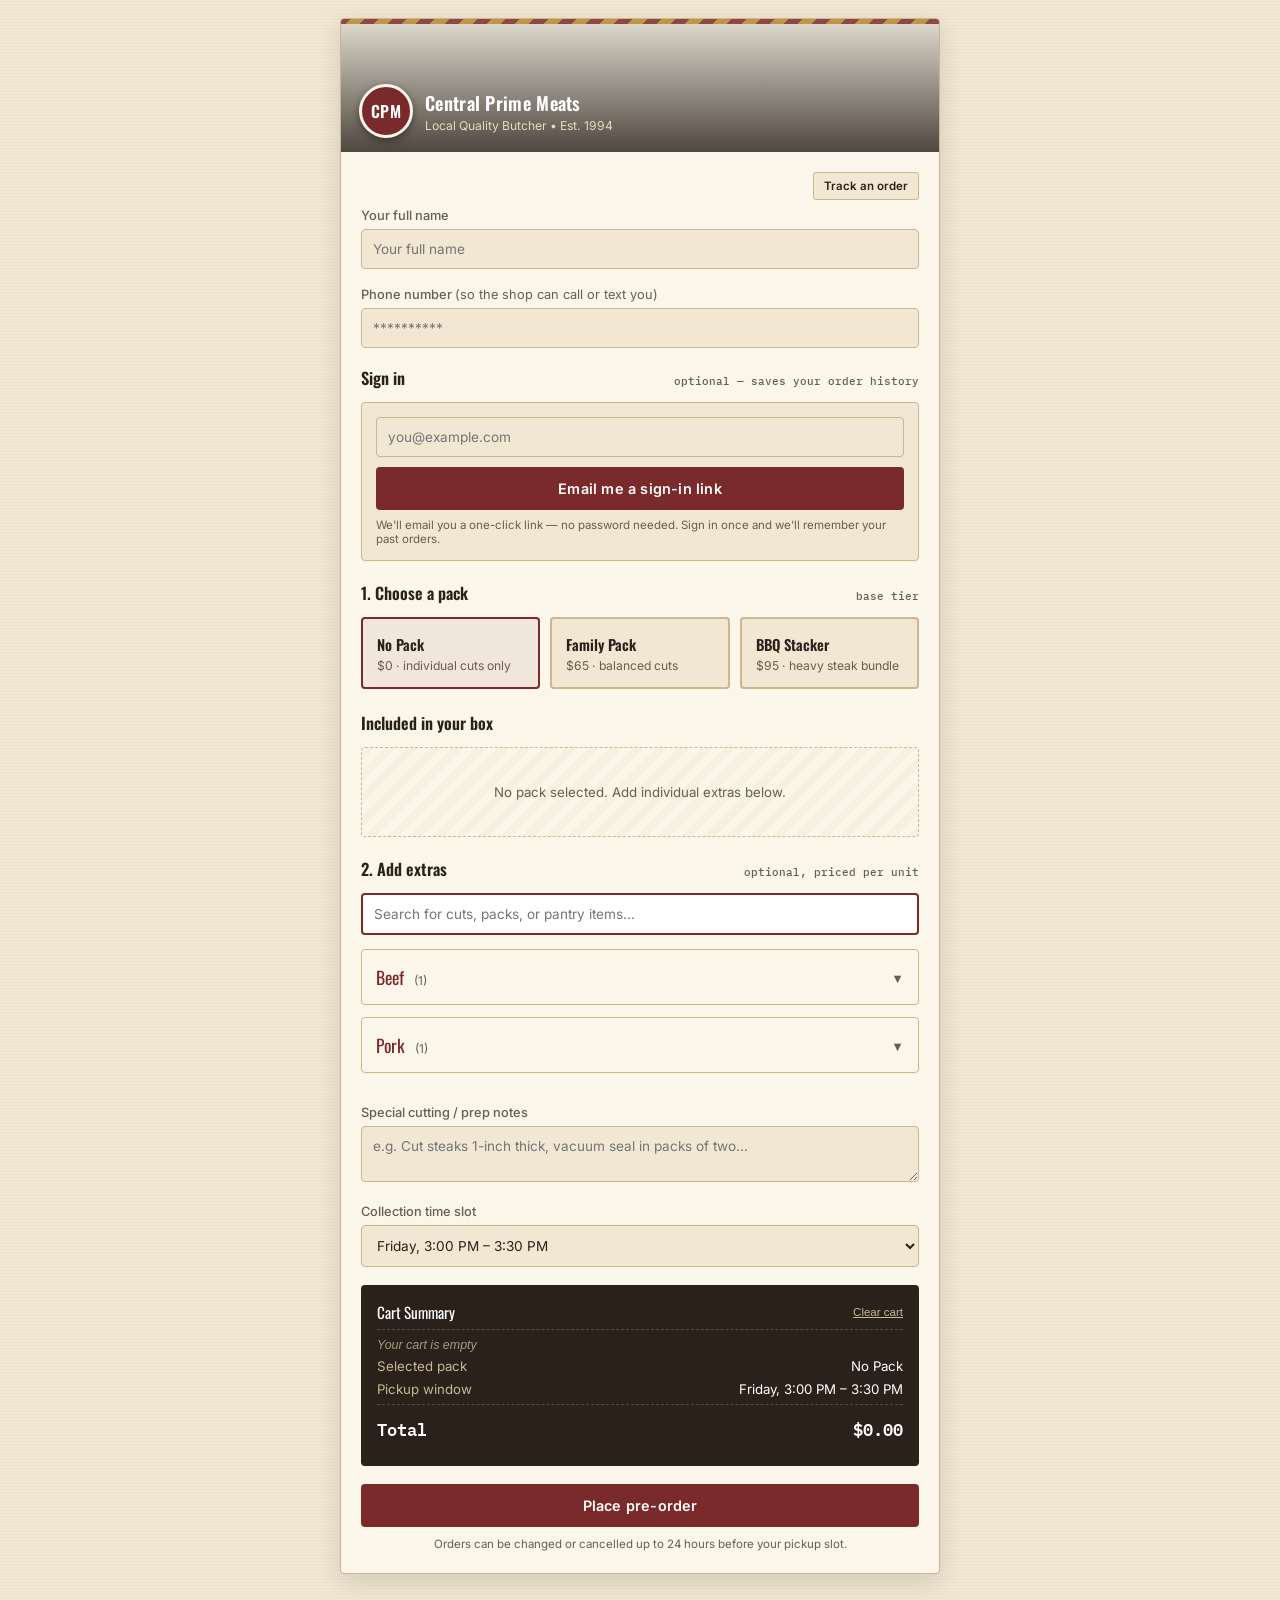
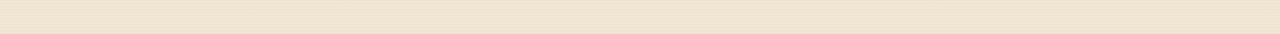
==== commit 0f5738b6: "Enhance cart summary layout and add clear cart function" ====
--- a/index.html
+++ b/index.html
@@ -239,7 +239,10 @@
     </div>
 
     <div class="summary-box">
-      <div style="font-family:'Oswald',sans-serif; font-size:0.95rem; margin-bottom:8px; border-bottom:1px dashed #5A4C3D; padding-bottom:6px; color:#fff;">Cart Summary</div>
+      <div style="display:flex; justify-content:space-between; align-items:center; margin-bottom:8px; border-bottom:1px dashed #5A4C3D; padding-bottom:6px;">
+        <span style="font-family:'Oswald',sans-serif; font-size:0.95rem; color:#fff;">Cart Summary</span>
+        <button onclick="clearCart()" style="background:transparent; border:none; color:#C9B899; font-size:0.72rem; cursor:pointer; text-decoration:underline;">Clear cart</button>
+      </div>
       <div id="cart-items-breakdown"></div>
       <div class="summary-row" style="margin-top:6px;"><span>Selected pack</span><span id="summary-box-name" style="color:#fff;">No Pack</span></div>
       <div class="summary-row"><span>Pickup window</span><span id="summary-pickup" style="color:#fff;"></span></div>
@@ -631,6 +634,15 @@
   if (plusBtn) plusBtn.disabled = (item.count >= (item.maxCount || 99));
 
   calculateTotal();
+}
+
+function clearCart() {
+  selectBoxSize('none');
+  addonsCatalog.forEach(i => {
+    i.count = 0;
+  });
+  renderAddons();
+  showToast('Cart cleared.');
 }
 
 function calculateTotal() {
